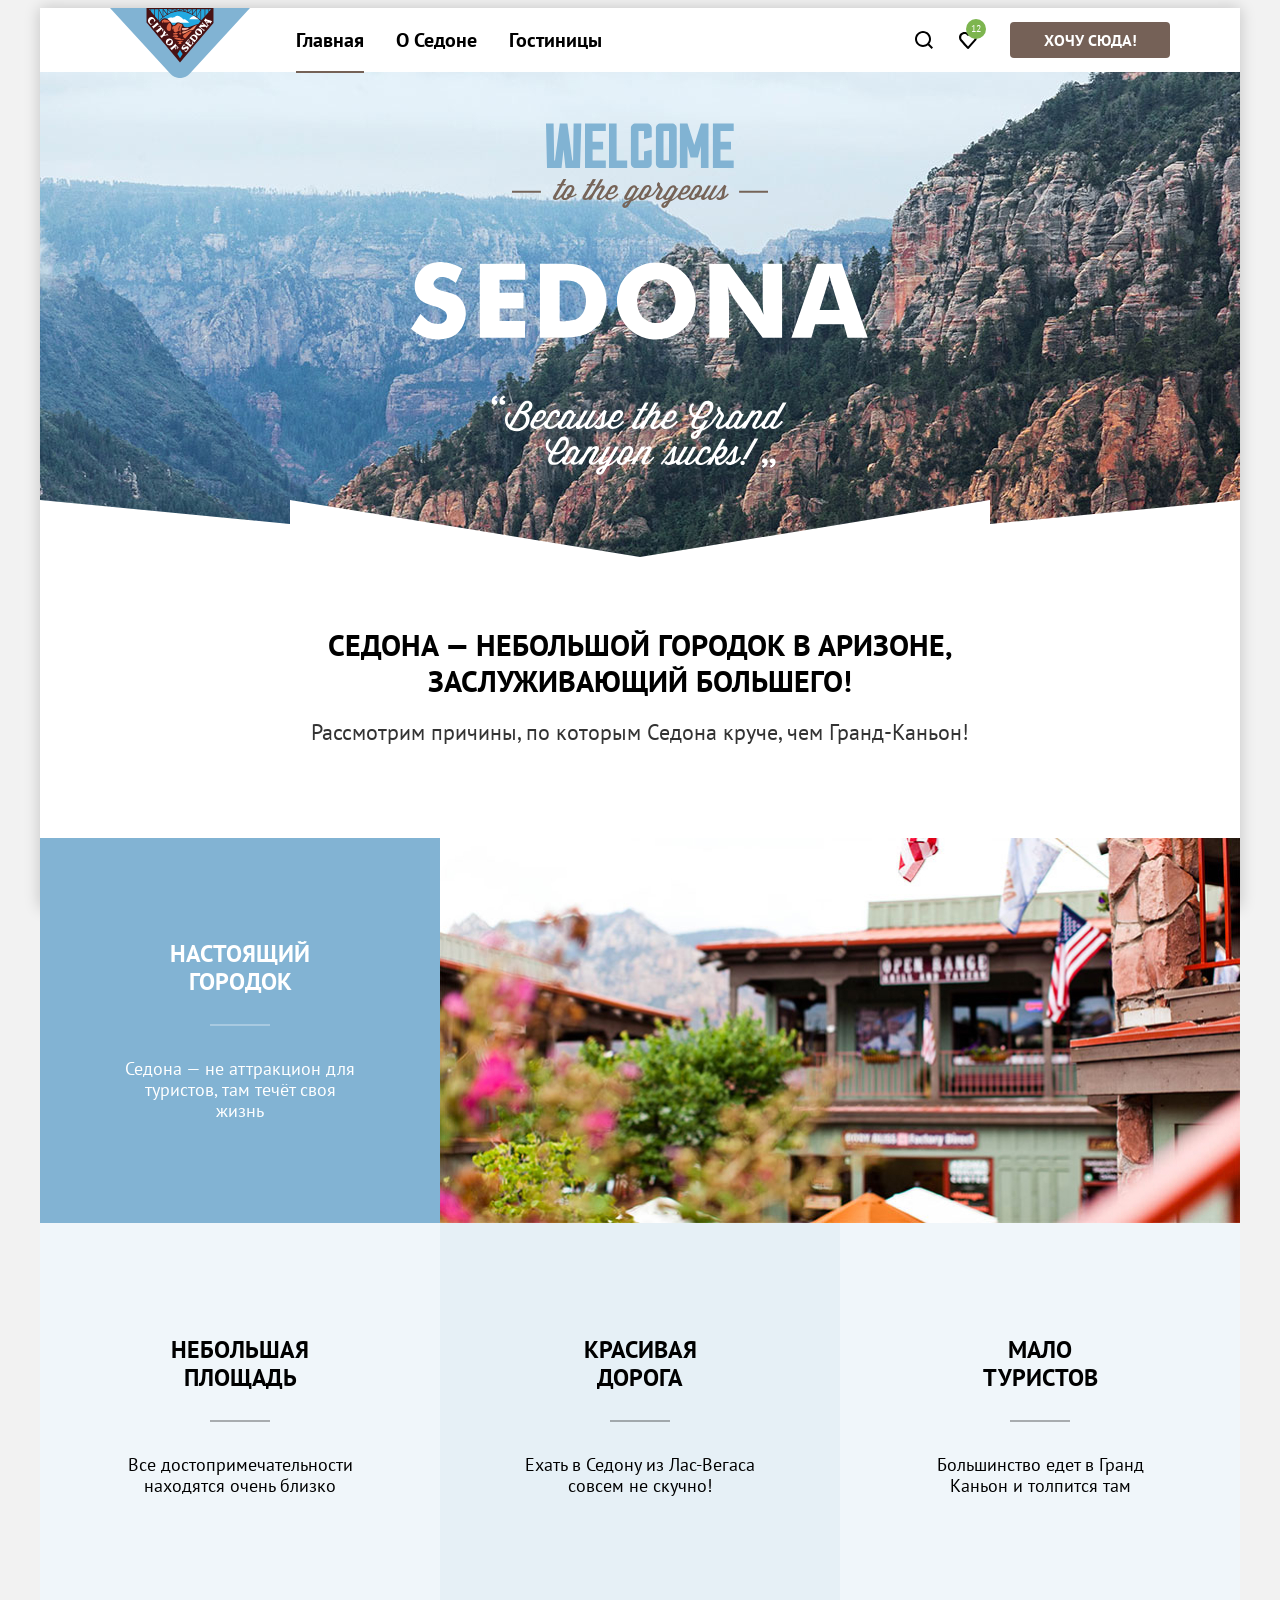
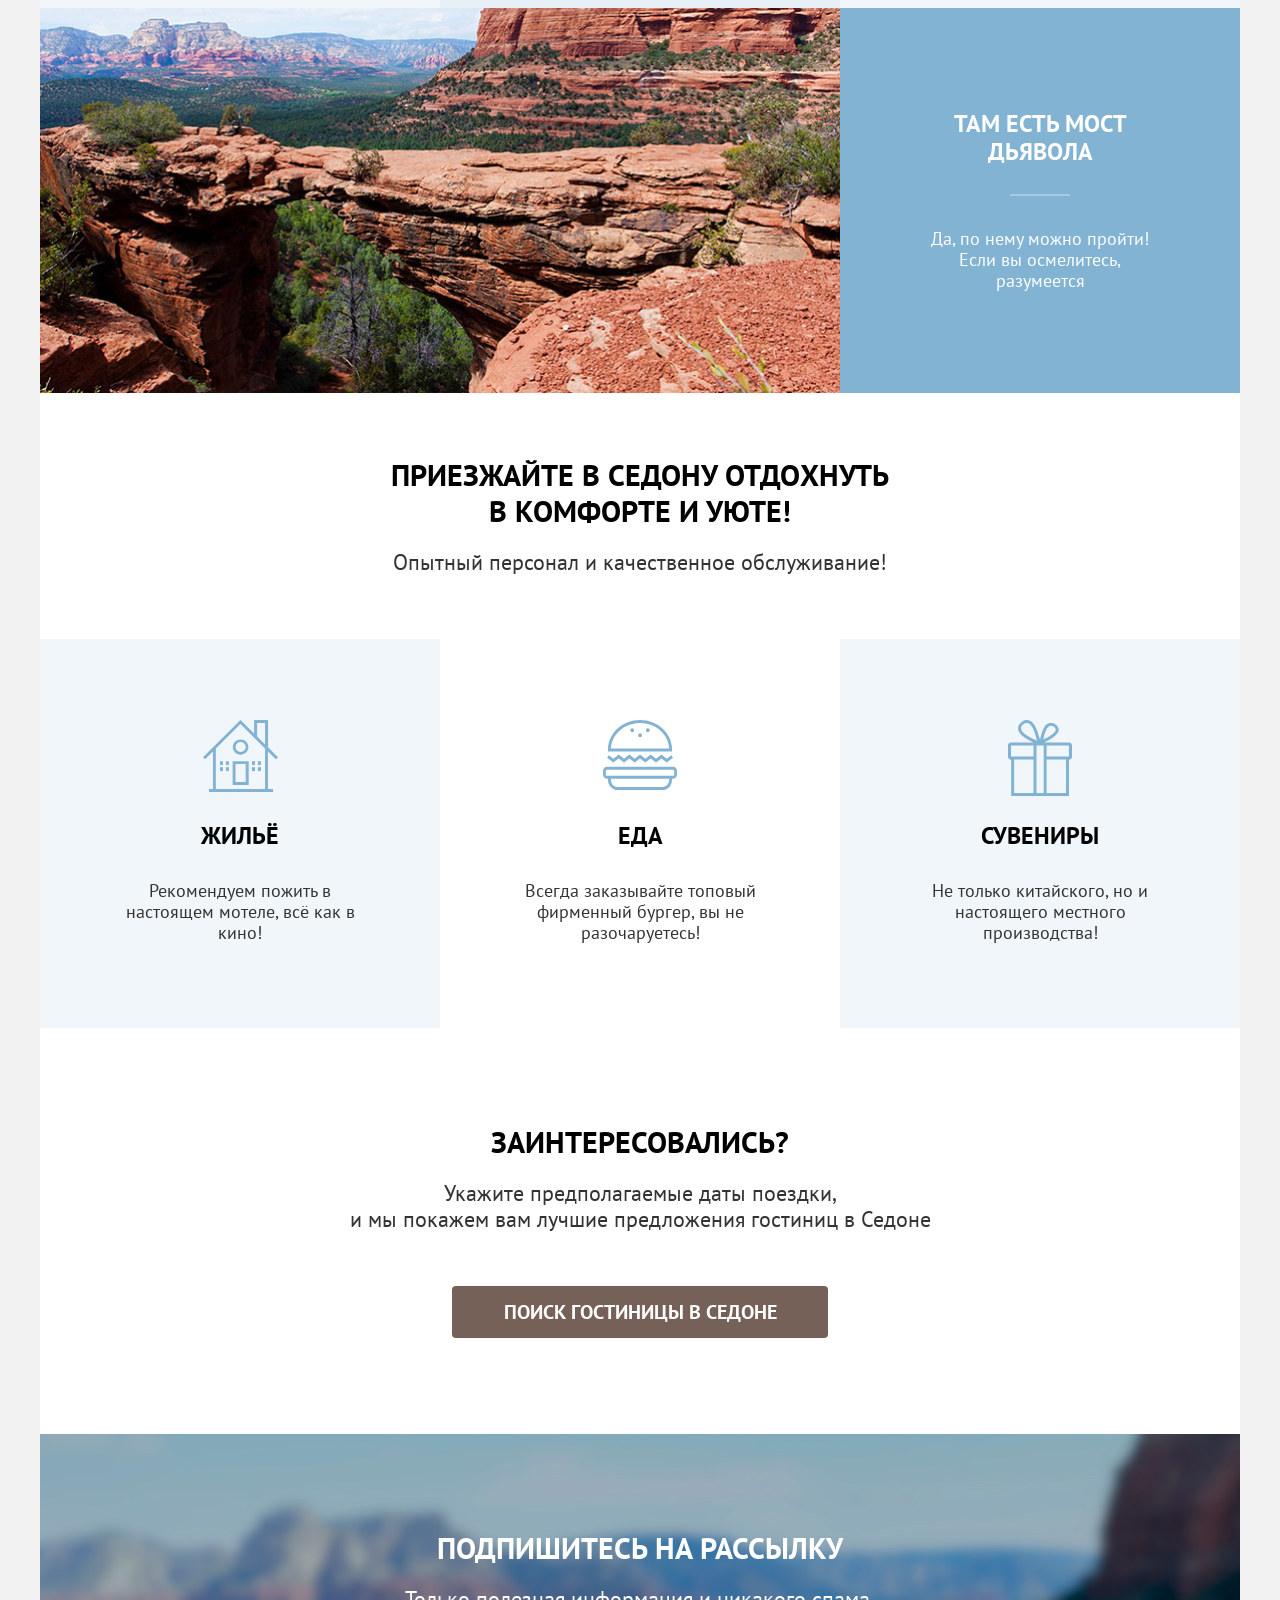
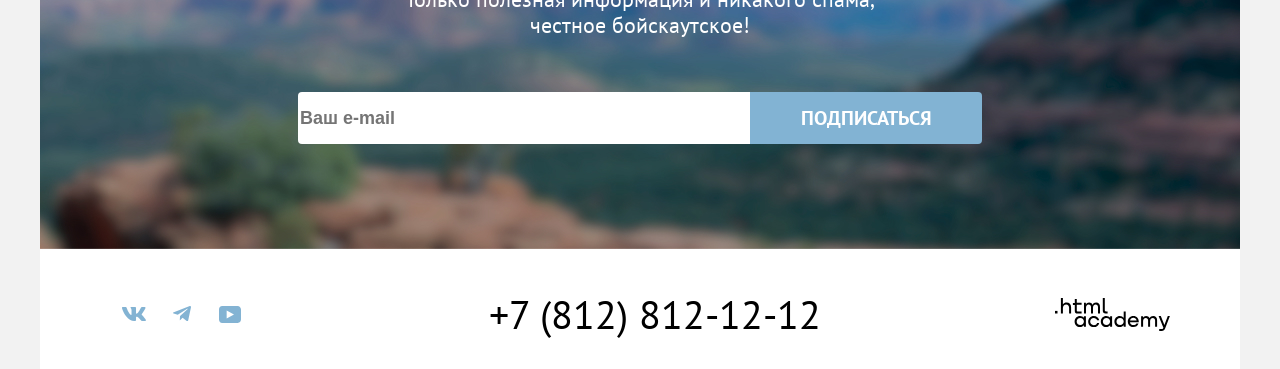
==== index.html @ 386e4f10 "make decoratie elements + state, some fix" ====
<!DOCTYPE html>

<html lang="ru">

  <head>

    <meta charset="utf-8">
    <title>HTML Academy: Седона</title>
    <link rel="shortcut icon" href="./favicon.png" type="image/x-icon">
    <link rel="stylesheet" href="./styles/styles.css">

  </head>

  <body>

    <div class="page-container">

      <header class="page-header" data-test="header">
        <!-- Шапка сайта -->

        <a class="logo logo__header" href="./index.html">

          <img class="logo__images" src="./images/decorative/sedona-logo.svg"
            width="140" height="70" alt="Логотип Седоны">

        </a>

        <nav class="navigation-menu">

          <ul class="navigation-menu-list">

            <li class="navigation-menu-item">

              <a class="navigation-menu-link navigation-menu-link__active
                title title__smaller" href="#">
                Главная
              </a>

            </li>

            <li class="navigation-menu-item">

              <a class="navigation-menu-link title title__smaller" href="#">
                О Седоне
              </a>

            </li>

            <li class="navigation-menu-item">

              <a class="navigation-menu-link title title__smaller"
                href="./catalog.html">
                Гостиницы
              </a>

            </li>

          </ul>

        </nav>

        <ul class="user-menu-list">

          <li class="user-menu-item">

            <a class="user-menu-link user-menu-link__search" href="#">
              <span class="visually-hidden">Поиск</span>
            </a>

          </li>

          <li class="user-menu-item">

            <a class="user-menu-link user-menu-link__favorites" href="#">
              <span class="visually-hidden">Избранное</span>
              <span class="favorite-count">12</span>
            </a>

          </li>

        </ul>

        <a class="button button__user-menu" href="#">
          ХОЧУ СЮДА!
        </a>

      </header>

      <main class="main" data-test="main">
        <!-- Основное содержимое страницы -->

        <section class="hero" data-test="hero">

          <h1 class="visually-hidden">
            Сайт города Седона
          </h1>

          <img class="hero-img" src="./images/decorative/welcome.svg"
            width="458" height="352" alt="Welcome to the gorgeous Sedona,
            because the Grand Canyon sucks!">

        </section>

        <section class="advantages" data-test="advantages">

          <header class="advantages-header">

            <h2 class="title title__medium advantages-header-title">
              Седона — небольшой городок в Аризоне, заслуживающий большего!
            </h2>

            <p class="text text__secondary">
              Рассмотрим причины, по которым Седона круче, чем Гранд-Каньон!
            </p>

          </header>

          <ul class="advantages-list">

            <li class="advantages-item advantages-item__with-picture-right">

              <div class="advantages-item-text">

                <h3 class="title title__small text__on-bg advantages-item-title
                  advantages-item-title__on-bg">
                  Настоящий городок
                </h3>

                <p class="text text__small text__on-bg">
                  Седона — не аттракцион для туристов, там течёт своя жизнь
                </p>

              </div>

              <img class="advantages-photo" src="./images/photo-1.jpg"
                width="800" height="385" alt="Части улицы Седоны">

            </li>

            <li class="advantages-item">

              <div class="advantages-item-text">

                <h3 class="title title__small advantages-item-title">
                  Небольшая площадь
                </h3>

                <p class="text text__small">
                  Все достопримечательности находятся очень близко
                </p>

              </div>

            </li>

            <li class="advantages-item">

              <div class="advantages-item-text">

                <h3 class="title title__small advantages-item-title">
                  Красивая дорога
                </h3>

                <p class="text text__small">
                  Ехать в Седону из Лас-Вегаса совсем не скучно!
                </p>

              </div>

            </li>

            <li class="advantages-item">

              <div class="advantages-item-text">

                <h3 class="title title__small advantages-item-title">
                  Мало туристов
                </h3>

                <p class="text text__small">
                  Большинство едет в Гранд Каньон и толпится там
                </p>

              </div>

            </li>

            <li class="advantages-item advantages-item__with-picture-left">

              <div class="advantages-item-text">

                <h3 class="title title__small text__on-bg advantages-item-title
                  advantages-item-title__on-bg">
                  Там есть мост дьявола
                </h3>

                <p class="text text__small text__on-bg">
                  Да, по нему можно пройти! Если вы осмелитесь, разумеется
                </p>

              </div>

              <img class="advantages-photo" src="./images/photo-2.jpg"
                width="800" height="385" alt="Большая природная каменная врка">

            </li>

          </ul>

        </section>

        <section class="service">

          <header class="service-header">

            <h2 class="title title__medium service-header-title">
              Приезжайте в Седону отдохнуть в комфорте и уюте!
            </h2>

            <p class="text text__secondary">
              Опытный персонал и качественное обслуживание!
            </p>

          </header>

          <ul class="service-list">

            <li class="service-item service-item__home">

              <h3 class="title title__small service-item-title">
                Жильё
              </h3>

              <p class="text text__small text__secondary">
                Рекомендуем пожить в настоящем мотеле, всё как в кино!
              </p>

            </li>

            <li class="service-item service-item__food">

              <h3 class="title title__small service-item-title">
                Еда
              </h3>

              <p class="text text__small text__secondary">
                Всегда заказывайте топовый фирменный бургер, вы не разочаруетесь!
              </p>

            </li>

            <li class="service-item service-item__souvenir">

              <h3 class="title title__small service-item-title">
                Сувениры
              </h3>

              <p class="text text__small text__secondary">
                Не только китайского, но и настоящего местного производства!
              </p>

            </li>

          </ul>

        </section>

        <section class="search" data-test="search">

          <h2 class="visually-hidden">
            Поиск гостинницы
          </h2>

          <p class="title title__medium search-title">
            Заинтересовались?
          </p>

          <p class="text text__secondary search-text">
            Укажите предполагаемые даты поездки,<br>и мы покажем вам
            лучшие предложения гостиниц в Седоне
          </p>

          <button class="button button__big-text button__search" type="button">
            Поиск гостиницы в Седоне
          </button>

        </section>

        <section class="subscribe subscribe__main" data-test="subscribe">

          <h2 class="title title__medium text__on-bg subscribe-title">
            Подпишитесь на рассылку
          </h2>

          <p class="text text__on-bg text__margin-bottom-auto subscribe-text">
            Только полезная информация и никакого спама,
            честное бойскаутское!
          </p>

          <form class="subscription-form" action="https://echo.htmlacademy.ru/"
            method="post">

            <label class="visually-hidden" for="subscriptions-email">
              Email
            </label>

            <input class="subscription-input text__input" type="email"
              name="subscriptions-email" id="subscriptions-email" placeholder="Ваш e-mail"
              required>

            <button class="button button__big-text button__secondary button__subscribe">
              Подписаться
            </button>

          </form>

        </section>

      </main>

      <footer class="page-footer" data-test="footer">
        <!-- подвал сайта -->

        <ul class="social-list">

          <li class="social-item">

            <a class="social-link social-link__vk" href="https://vk.com/htmlacademy">
              <span class="visually-hidden">Ссылка на страницу в ВК</span>
            </a>

          </li>

          <li class="social-item">

            <a class="social-link social-link__tg" href="https://t.me/htmlacademy">
              <span class="visually-hidden">Ссылка на группу в Telegram</span>
            </a>

          </li>

          <li class="social-item">

            <a class="social-link social-link__youtube"
              href="https://www.youtube.com/user/htmlacademyru">
              <span class="visually-hidden">Ссылка на канал в YouTube</span>
            </a>

          </li>

        </ul>

        <a class="phone-link text text__phone" href="tel:+78128121212">
          +7 (812) 812-12-12
        </a>

        <a class="logo logo__html-academy"
          href="https://htmlacademy.ru/intensive/htmlcss">
        </a>

      </footer>

    </div>

  </body>

</html>
---- styles/styles.css ----
:root {
  /* задание цветовой палитры по стайлгайду */
  --text-primary: #000000;
  --text-secondary: #333333;
  --text-on-bg: #FFFFFF;
  --text-on-bg-hover: rgba(255, 255, 255, 60%);
  --text-on-bg-active: rgba(255, 255, 255, 30%);
  --text-error: #FF5757;
  --text-hover:#756157;
  --text-active: rgba(117, 97, 87, 30%);

  --button-primary: #756157;
  --button-secondary: #82B3D3;
  --button-selected: #7DB54F;
  --button-primary-hover: #615048;
  --button-secondary-hover: #68A2CA;
  --button-selected-hover: #6C9E42;
  --button-active-text: rgba(255, 255, 255, 30%);
  --button-disabled:#E5E5E5;

  --bg-basic: #FFFFFF;
  --bg-main: #82B3D3;
  --bg-secondary-1: rgba(131, 179, 211, 12%);
  --bg-secondary-2: rgba(131, 179, 211, 20%);

  --icon-basic: #000000;
  --icon-secondary: #83B3D3;
  --icon-secondary-hover: #68A2CA;
  --icon-secondary-active: rgba(104, 162, 202, 30%);
  --icon-text: #7DB54F;
  --icon-hover: #756157;
  --icon-active: rgba(117, 97, 87, 30%);

  --form-inputs: #3F5E72;
  --forn-elements-1: #E5E5E5;
  --forn-elements-2: #F2F2F2;
}

/* подключение шрифтов */
@font-face {
  font-family: "PT Sans";
  font-style: normal;
  font-weight: 400;
  src: url("./../fonts/ptsans-400.woff2") format("woff2");
  font-display: swap;
}

@font-face {
  font-family: "PT Sans";
  font-style: normal;
  font-weight: 700;
  src: url("../fonts/ptsans-700.woff2") format("woff2");
  font-display: swap;
}

/* базовые стили */
* {
  box-sizing: border-box;
}

html {
  height: 100%;
}

body {
  font-family: "PT Sans";
  font-style: normal;
  height: 100%;
  background-color: #f2f2f2;
}

.page-container {
  display: flex;
  flex-direction: column;
  width: 1200px;
  height: 100%;
  margin: 0 auto;
  background-color: var(--bg-basic);
  box-shadow: 0 0 15px rgba(0, 0, 0, 0.2);
  /*box-shadow: 0 0 15px rgba(131, 179, 211, 20%);*/
}

.visually-hidden {
  position: absolute;
  width: 1px;
  height: 1px;
  padding: 0;
  margin: -1px;
  overflow: hidden;
  clip: rect(0, 0, 0, 0);
  border: 0;
}

/* шрифты заголовков */
.title {
  font-weight: 700;
  text-transform: capitalize;
  color: var(--text-primary);
  margin: 0;
}

.title__big {
  font-size: 60px;
  line-height: 78px;
}

.title__medium {
  font-size: 30px;
  line-height: 36px;
  text-transform: uppercase;
}

.title__small {
  font-size: 24px;
  line-height: 28px;
  text-transform: uppercase;
}

.title__small-nonecase {
  font-size: 24px;
  line-height: 28px;
}

.title__smaller {
  font-size: 20px;
  line-height: 24px;
}

/* шрифты для основного контента */
.text {
  margin: 0;
  font-size: 22px;
  line-height: 26px;
  color: var(--text-primary);
}

.text__phone {
  font-size: 40px;
  line-height: 40px;
}

.text__small {
  font-size: 18px;
  line-height: 21px;
}

.text__smaller {
  font-size: 16px;
  line-height: 21px;
}

.text__input {
  font-size: 18px;
  font-weight: 700;
  line-height: 24px;
}

.text__checkbox {
  font-size: 18px;
  line-height: 23px;
}

.text__secondary {
  color: var(--text-secondary);
}

.text__on-bg {
  color: var(--text-on-bg);
}

.text__error {
  color: var(--text-error);
}

.text__right {
  text-align: right;
}

/* кнопки */
.button {
  display: block;
  min-height: 36px;
  font-family: inherit;
  text-transform: uppercase;
  font-size: 16px;
  line-height: 20px;
  font-weight: 700;
  text-align: center;
  border:none;
  border-radius: 4px;
  color: var(--text-on-bg);
  padding: 8px;
  background-color: var(--button-primary);
}

.button:hover {
  background-color: var(--button-primary-hover);
}

.button:active {
  color: var(--button-active-text);
}

.button:focus-visible {
  border: none;
}

.button:disabled {
  background-color: var(--button-disabled);
}

.button__secondary {
  background-color: var(--button-secondary);
}

.button__secondary:hover {
  background-color: var(--button-secondary-hover);
}

.button__secondary:focus-visible {
  background-color: var(--button-secondary);
}

.button__selected {
  background-color: var(--button-selected);
}

.button__selected:hover {
  background-color: var(--button-selected-hover);
}

.button__selected:focus-visible {
  background-color: var(--button-selected-hover);
}

.button__reset {
  background-color: transparent;
}

.button__reset:hover {
  background-color: transparent;
}

.button__big-text {
  min-height: 52px;
  font-size: 20px;
  line-height: 36px;
}

.button__text-regular {
  font-weight: 400;
}

.button__text-titlecase {
  font-weight: 400;
  text-transform: capitalize;
}

/* блок header */
.page-header {
  display: flex;
  align-items: flex-start;
  padding: 0 70px;
  background-color: var(--bg-basic);
}

.logo__header {
  width: 140px;
  height: 64px;
  margin-right: 30px;
}

.logo__header:hover {
  opacity: 30%;
}

.logo__images {
  width: 140px;
  height: 70px;
  position: relative;
  z-index: 1;
}

.navigation-menu {
  margin-right: auto;
  padding-right: 20px;
}

.navigation-menu-list {
  display: flex;
  flex-wrap: wrap;
  margin: 0;
  padding: 0;
  list-style: none;
}

.navigation-menu-link {
  display: block;
  padding: 20px 16px;
  text-decoration: none;
}

.navigation-menu-link:hover {
  color: var(--text-hover);
}

.navigation-menu-link__active {
  position: relative;
  box-sizing: content-box;
}

.navigation-menu-link__active::after {
  content: "";
  position: absolute;
  display: block;
  width: calc(100% - 32px);
  margin-top: 1px;
  bottom: -1px;
  border-bottom: 2px solid #756257;
  z-index: 1;
}

.user-menu-list {
  display: flex;
  flex-wrap: wrap;
  margin: 0;
  margin-right: 20px;
  padding: 0;
  min-width: 88px;
  list-style: none;
}

.user-menu-link {
  display: block;
  min-width: 44px;
  min-height: 64px;
  text-decoration: none;
  color: var(--text-on-bg);
  background-position: center center;
  background-repeat: no-repeat;
}

.user-menu-link:hover {
  background-color: var(--bg-secondary-1);
}

.user-menu-link__search {
  background-image: url("../images/icons/search.svg");
}

.user-menu-link__favorites {
  background-image: url("../images/icons/heart.svg");
}

.favorite-count {
  display: block;
  width: 20px;
  height: 20px;
  font-size: 10px;
  line-height: 20px;
  text-align: center;
  background-color: var(--icon-text);
  border-radius: 50%;
  position: relative;
  top: 11px;
  left: 20px;
}

.button__user-menu {
  min-width: 160px;
  max-width: 300px;
  margin: auto 0;
  text-decoration: none;
}

/* блок main */
/* страница index.html */
.main {
  flex-grow: 1;
  background-color: var(--bg-basic);
}

/* секция hero */
.hero {
  display: block;
  min-height: 485px;
  padding-top: 51px;
  background-color: var(--bg-main);
  background-image: url("../images/hero-background.jpg");
  background-repeat: no-repeat;
  background-size: contain;
  position: relative;
}

.hero-img {
  display: block;
  margin: 0 auto;
  width: 458px;
  height: 352px;
}

.hero::after {
  content: "";
  display: block;
  width: 100%;
  height: 57px;
  margin: 0;
  padding: 0;
  position: absolute;
  bottom: 0;
  background-image: url("../images/decorative/devider.svg");
}

/* секция advantages */
.advantages {
  text-align: center;
}

.advantages-header {
  min-height: 261px;
  padding: 70px 270px;
  margin-bottom: 20px;
}

.advantages-header-title {
  margin-bottom: 20px;
}

.advantages-list {
  margin: 0;
  padding: 0;
  list-style: none;
  display: grid;
  grid-template-columns: repeat(3, 400px);
  flex-wrap: wrap;
}

.advantages-item {
  display: flex;
  align-items:center;
  min-height: 385px;
}

.advantages-item:nth-child(even) {
  background-color: var(--bg-secondary-1);
}

.advantages-item:nth-child(odd) {
  background-color: var(--bg-secondary-2);
}

.advantages-item-text {
  margin: 0 85px;
}

.advantages-item.advantages-item__with-picture-right {
  grid-column: 1/-1;
  background-color: var(--bg-main);
  display: flex;
}

.advantages-item.advantages-item__with-picture-left {
  grid-column: 1/-1;
  background-color: var(--bg-main);
  display: flex;
  flex-direction: row-reverse;
}

.advantages-photo {
  display: block;
  width: 800px;
  height: 385px;
}

.advantages-item-title {
  margin: 0 28px 62px;
  position: relative;
}

.advantages-item-title::after {
  content: "";
  display: block;
  width: 58px;
  height: 0;
  border: 1px solid rgba(0, 0, 0, 30%);
  position: absolute;
  left: calc(50% - 30px);
  bottom: -30px;
}

.advantages-item-title__on-bg::after {
  content: "";
  display: block;
  width: 58px;
  height: 0;
  border: 1px solid rgba(255, 255, 255, 30%);
  position: absolute;
  left: calc(50% - 30px);
  bottom: -30px;
}

/* секция service */
.service {
  text-align: center;
}

.service-header {
  min-height: 246px;
  padding: 64px 345px;
}

.service-header-title {
  margin-bottom: 20px;
}

.service-list {
  margin: 0;
  padding: 0;
  display: grid;
  grid-template-columns: repeat(3, 400px);
}

.service-item {
  list-style: none;
  min-height: 385px;
  padding: 183px 81px 85px;
}

.service-item-title {
  margin-bottom: 30px;
}

.service-item__home {
  background-color: var(--bg-secondary-1);
  background-image: url("../images/decorative/service-home.svg");
  background-repeat: no-repeat;
  background-position: center 81px;
}

.service-item__food {
  background-image: url("../images/decorative/service-food.svg");
  background-repeat: no-repeat;
  background-position: center 81px;
}

.service-item__souvenir {
  background-color: var(--bg-secondary-1);
  background-image: url("../images/decorative/service-souvenir.svg");
  background-repeat: no-repeat;
  background-position: center 81px;
}

/* секция search */
.search {
  text-align: center;
  padding: 96px 304px;
  min-height: 406px;
}

.search-title {
  margin-bottom: 20px;
}

.search-text {
  margin-bottom: 54px;
}

.button__search {
  min-width: 376px;
  align-self: center;
  margin: 0 auto;
}

/* секция subscribe */
.subscribe {
  min-height: 415px;
  padding: 96px 258px 104px;
  text-align: center;
}

.subscribe__main {
  background-color: var(--text-secondary);
  background-image: url("../images/subscribe.jpg");
}

.subscribe-title {
  margin-bottom: 20px;
}

.subscribe-text {
  margin: 0 105px 54px;
}

.subscription-form {
  display: flex;
}

.subscription-input {
  width: 452px;
  height: 52px;
  border: 0;
  border-radius: 4px 0 0 4px;
  font-style: inherit;
}

.button__subscribe {
  width: 232px;
  border: 0;
  border-radius: 0 4px 4px 0;
}

/* страница catalog.html */
/* секция catalog-header */
.catalog-section-header {
  min-height: 412px;
  padding: 35px 70px 70px;
  background-image: url("../images/cataloge-filter.jpg");
  background-color: var(--bg-main);
}

.catalog-section-title {
  margin-bottom: 8px;
}

.breadcrubs {
  margin-bottom: 40px;
}

.breadcrubs-list {
  margin: 0;
  padding: 0;
  display: flex;
  flex-wrap: wrap;
  gap: 20px;
  min-height: 21px;
  list-style: none;
}

.breadcrubs-item {
  position: relative;
}

.breadcrubs-item:not(:last-child)::after {
  content: "";
  position: absolute;
  top: 0;
  right: -15px;
  width: 8px;
  height: 100%;
  mask-image: url("../images/icons/breadcrumbs.svg");
  mask-repeat: no-repeat;
  mask-position: center center;
  background-color: var(--bg-basic);
}

.breadcrubs-link {
  text-decoration: none;
}

.breadcrubs-link:hover {
  color: var(--text-on-bg-hover);
}

.breadcrubs-link:active {
  color: var(--text-on-bg-active);
}

.breadcrubs-link__home {
  display: block;
  min-width: 15px;
  min-height: 21px;
  mask-image: url("../images/icons/home.svg");
  mask-repeat: no-repeat;
  mask-position: center;
  background-color: var(--bg-basic);
}

.breadcrubs-link__home:hover {
  background-color: var(--text-on-bg-hover);
}

.breadcrubs-link__home:active {
  background-color: var(--text-on-bg-active);
}

.catalog-filter-form {
  display: flex;
  flex-wrap: wrap;
  gap: 70px;
}

.form-group {
  margin: 0;
  padding: 0;
  min-width: 150px;
  min-height: 157px;
  border:none;
  display: flex;
  flex-direction: column;
  justify-content: flex-end;
  gap: 16px;
}

.form-group-legend {
  margin-bottom: auto;
}

.form-group-cost {
  margin-left: auto;
}

.form-group-cost-label-wrapper {
  display: flex;
}

.label-cost {
  min-width: 143px;
  min-height: 48px;
  position: relative;
}

.input-cost {
  display: block;
  font-family: inherit;
  min-width: 143px;
  min-height: 48px;
}

.input-text {
  display: block;
  position: absolute;
  right: 12px;
  top: 12px;
}

.form-group-cost-range-wrapper {
  display: flex;
}

.form-group-range {
  display: block;
  width: 140px;
  margin: 0;
  padding: 0;
}

.form-group-wrapper {
  min-width: 191px;
  min-height: 157px;
  padding-top: 56px;
}

.button__cataloge-filter {
  width: 191px;
}

.button__cataloge-filter:not(:last-of-type) {
  margin-bottom: 32px;
}

/* секция catalog */
.catalog {
  padding: 50px 70px 60px;
}

.catalog-header {
  display: flex;
  gap: 70px;
  min-height: 49px;
  align-items:center;
  margin-bottom: 40px;
}

.catalog-header-title {
  margin-right: auto;
}

.catalog-select {
  width: 292px;
  height: 49px;
  padding: 11px 20px;
}

.card-view-list {
  list-style: none;
  display: flex;
  flex-wrap: wrap;
  gap: 8px;
  margin: 0;
  padding: 0;
}

.card-view-item {
  display: block;
}

.card-view-link {
  display: block;
  width: 48px;
  height: 48px;
  border: 2px solid var(--forn-elements-2);
  background-position: center center;
  background-repeat: no-repeat;
}

.card-view-link__tile {
  background-image: url("../images/icons/tile.svg");
}

.card-view-link__card {
  background-image: url("../images/icons/slideshow.svg");
}

.card-view-link__list {
  background-image: url("../images/icons/list.svg");
}

.card-view-link:hover {
  border-color: var(--icon-basic);
}

.card-view-link:focus-visible {
  border-color: var(--icon-secondary-hover);
}

.card-view-link:active {
  border-color: var(--icon-basic);
}

.card-list {
  margin: 0;
  padding: 0;
  list-style: none;
  display: grid;
  grid-template-columns: repeat(3, 340px);
  gap: 20px;
  margin-bottom: 80px;
}

.card-item {
  display: grid;
  grid-template-columns: 140px 140px;
  grid-template-rows: 212px auto 1fr;
  gap: 16px 20px;
  min-height: 438px;
  padding: 20px;
  border: 1px solid var(--forn-elements-1);
}

.card-link {
  text-decoration: none;
}

.card-link>.title:hover {
  color: var(--text-hover);
}

.card-link>.title:focus-visible {
  color: var(--text-hover);
}

.card-link>.title:active {
  color: var(--text-active);
}

.card-link__image {
  display: block;
  order: -1;
  grid-column: 1/-1;
}

.card-link__image:hover {
  opacity: 30%;
}

.card-link__header {
  grid-column: 1/-1;
}

.card-img {
  display: block;
  width: 300px;
  height: 212px;
}

.card-list-stars {
  margin: auto 0;
  padding: 0;
  height: 17px;
  mask-image: url("../images/icons/star.svg");
  mask-repeat: space;
  background-color: var(--icon-secondary);
}

.card-list-stars__one-star {
  width: 20px;
}

.card-list-stars__two-star {
  width: 40px;
}

.card-list-stars__three-star {
  width: 63px;
}

.card-list-stars__four-star {
  width: 86px;
}

.card-list-stars__five-star {
  width: 109px;
}

.text-rating {
  margin: 0;
  padding: 8px;
  min-height: 36px;
  font-size: 16px;
  line-height: 20px;
  font-weight: 400;
  text-transform: uppercase;
  text-align: center;
  background-color: var(--forn-elements-2);
  border-radius: 4px;
}

.pagination-list {
  display: flex;
  flex-wrap: wrap;
  gap: 8px;
  list-style: none;
  margin: 0;
  padding: 0;
}

.pagination-link {
  display: block;
  min-height: 60px;
  min-width: 60px;
  padding: 12px;
  text-decoration: none;
  font-size: 20px;
  line-height: 36px;
  text-align: center;
  color: var(--text-on-bg);
  background-color: var(--button-secondary);
  border-radius: 4px;
}

.pagination-link:hover {
  background-color: var(--button-secondary-hover);
}

.pagination-link:focus-visible {
  background-color: var(--button-secondary-hover);
}

.pagination-link:active {
  color: var(--button-active-text);
}

.pagination-link-current {
  color: var(--text-primary);
  background-color: var(--forn-elements-2);
}

.pagination-link-current:hover {
  color: var(--text-primary);
  background-color: var(--forn-elements-2);
}

.pagination-link-current:focus-visible {
  color: var(--text-primary);
  background-color: var(--forn-elements-2);
}

.pagination-link-current:active {
  color: var(--text-primary);
  background-color: var(--forn-elements-2);
}

.pagination-content {
  display: block;
  min-height: 60px;
  min-width: 60px;
  padding: 16px;
  font-size: 20px;
  line-height: 36px;
  text-align: center;
}

/* блок footer */
.page-footer {
  display: flex;
  align-items: center;
  gap: 42px;
  min-height: 120px;
  padding: 40px 70px 30px;
  background-color: var(--bg-basic);
}

.social-list {
  display: flex;
  list-style: none;
  padding: 0;
  margin: 0;
}

.social-item {
  display: block;
}

.social-link {
  display: block;
  min-width: 48px;
  min-height: 40px;
  mask-position: center;
  mask-repeat: no-repeat;
  background-color: var(--icon-secondary);
}

.social-link__vk {
  mask-image: url("../images/decorative/vk-logo.svg");
}

.social-link__tg {
  mask-image: url("../images/decorative/tg-logo.svg");
}

.social-link__youtube {
  mask-image: url("../images/decorative/youtube-logo.svg");
}

.social-link:hover {
  background-color: var(--icon-secondary-hover);
}

.social-link:focus-visible {
  background-color: var(--icon-secondary-hover);
}

.social-link:active {
  background-color: var(--icon-secondary-active);
}

.phone-link {
  text-decoration: none;
  margin: auto;
}

.phone-link:hover {
  color: var(--text-hover);
}

.phone-link:focus-visible {
  color: var(--text-hover);
}

.phone-link:active {
  color: var(--text-active);
}

.logo__html-academy {
  display: block;
  min-width: 115px;
  min-height: 33px;
  mask-image: url("../images/decorative/html-academy.svg");
  mask-repeat: no-repeat;
  background-color: var(--icon-basic);
}

.logo__html-academy:hover {
  background-color: var(--icon-hover);
}

.logo__html-academy:focus-visible {
  background-color: var(--icon-hover);
}

.logo__html-academy:active {
  background-color: var(--icon-active);
}
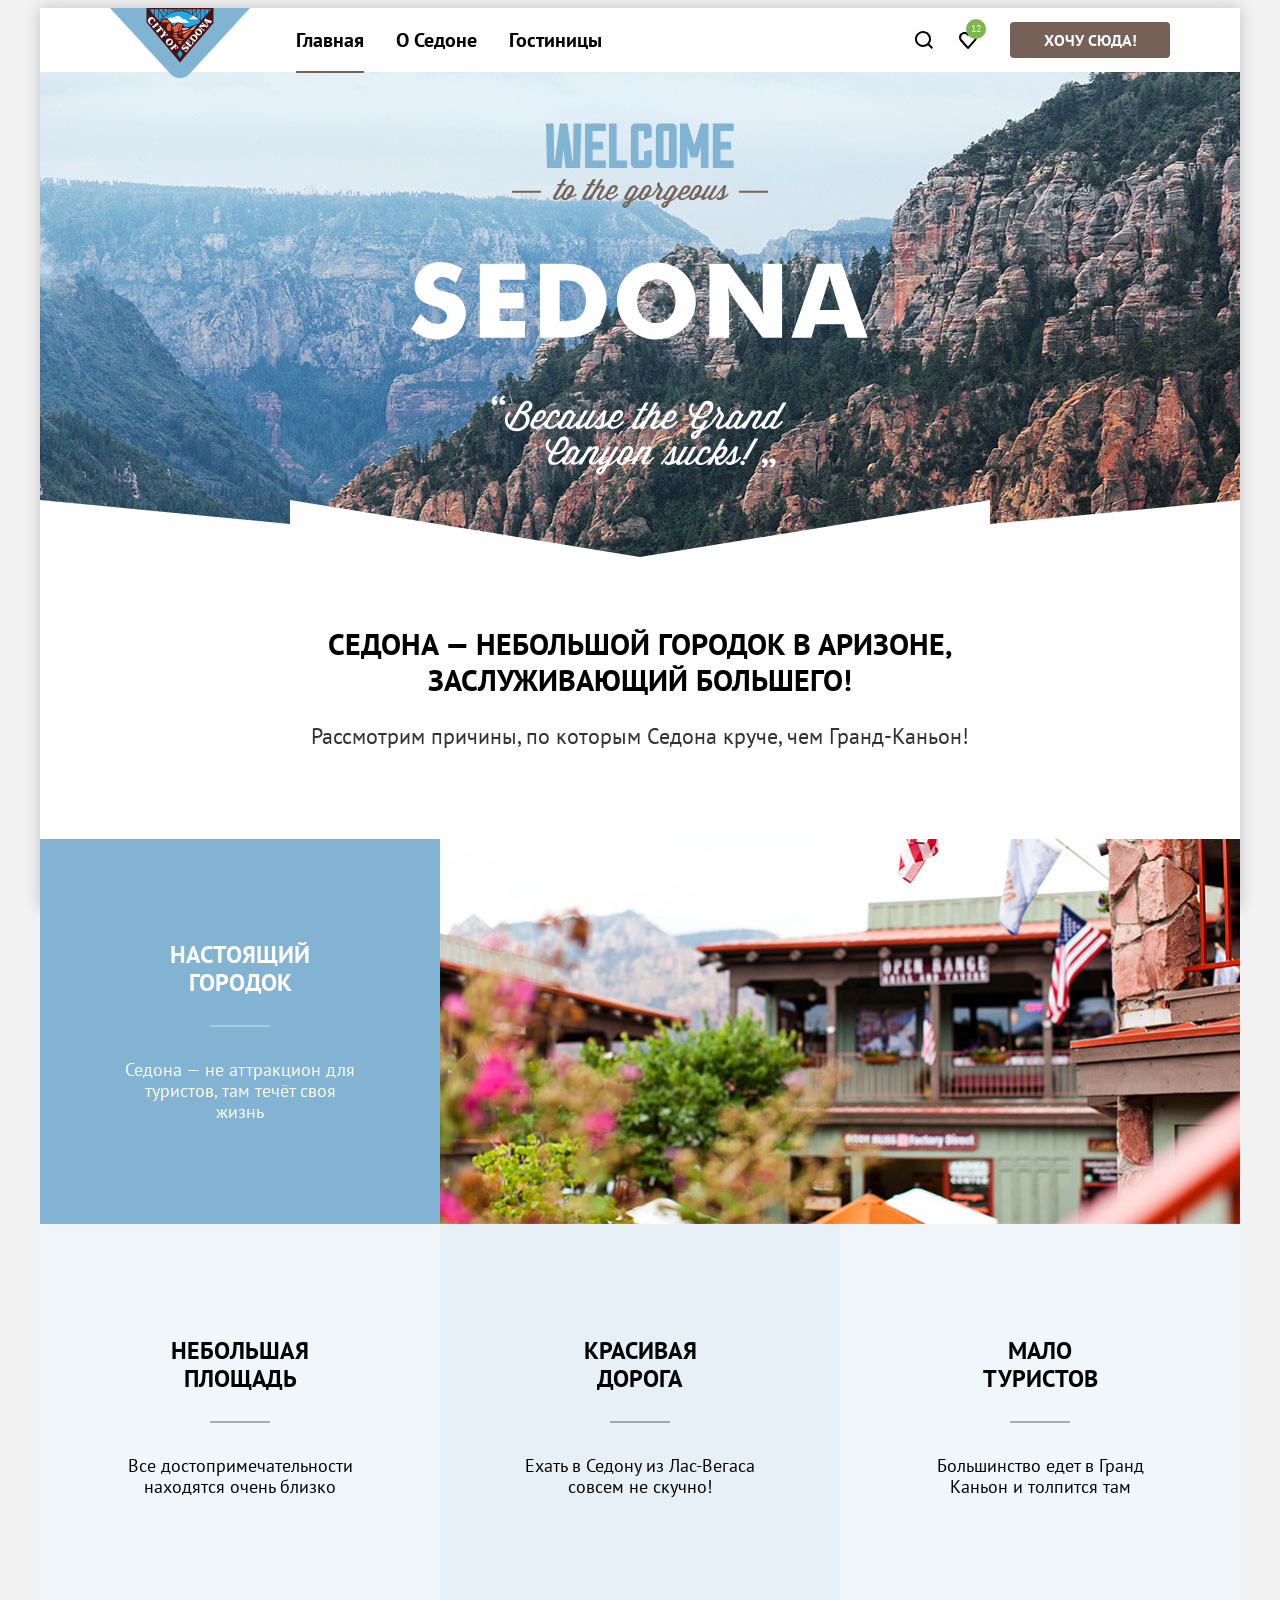
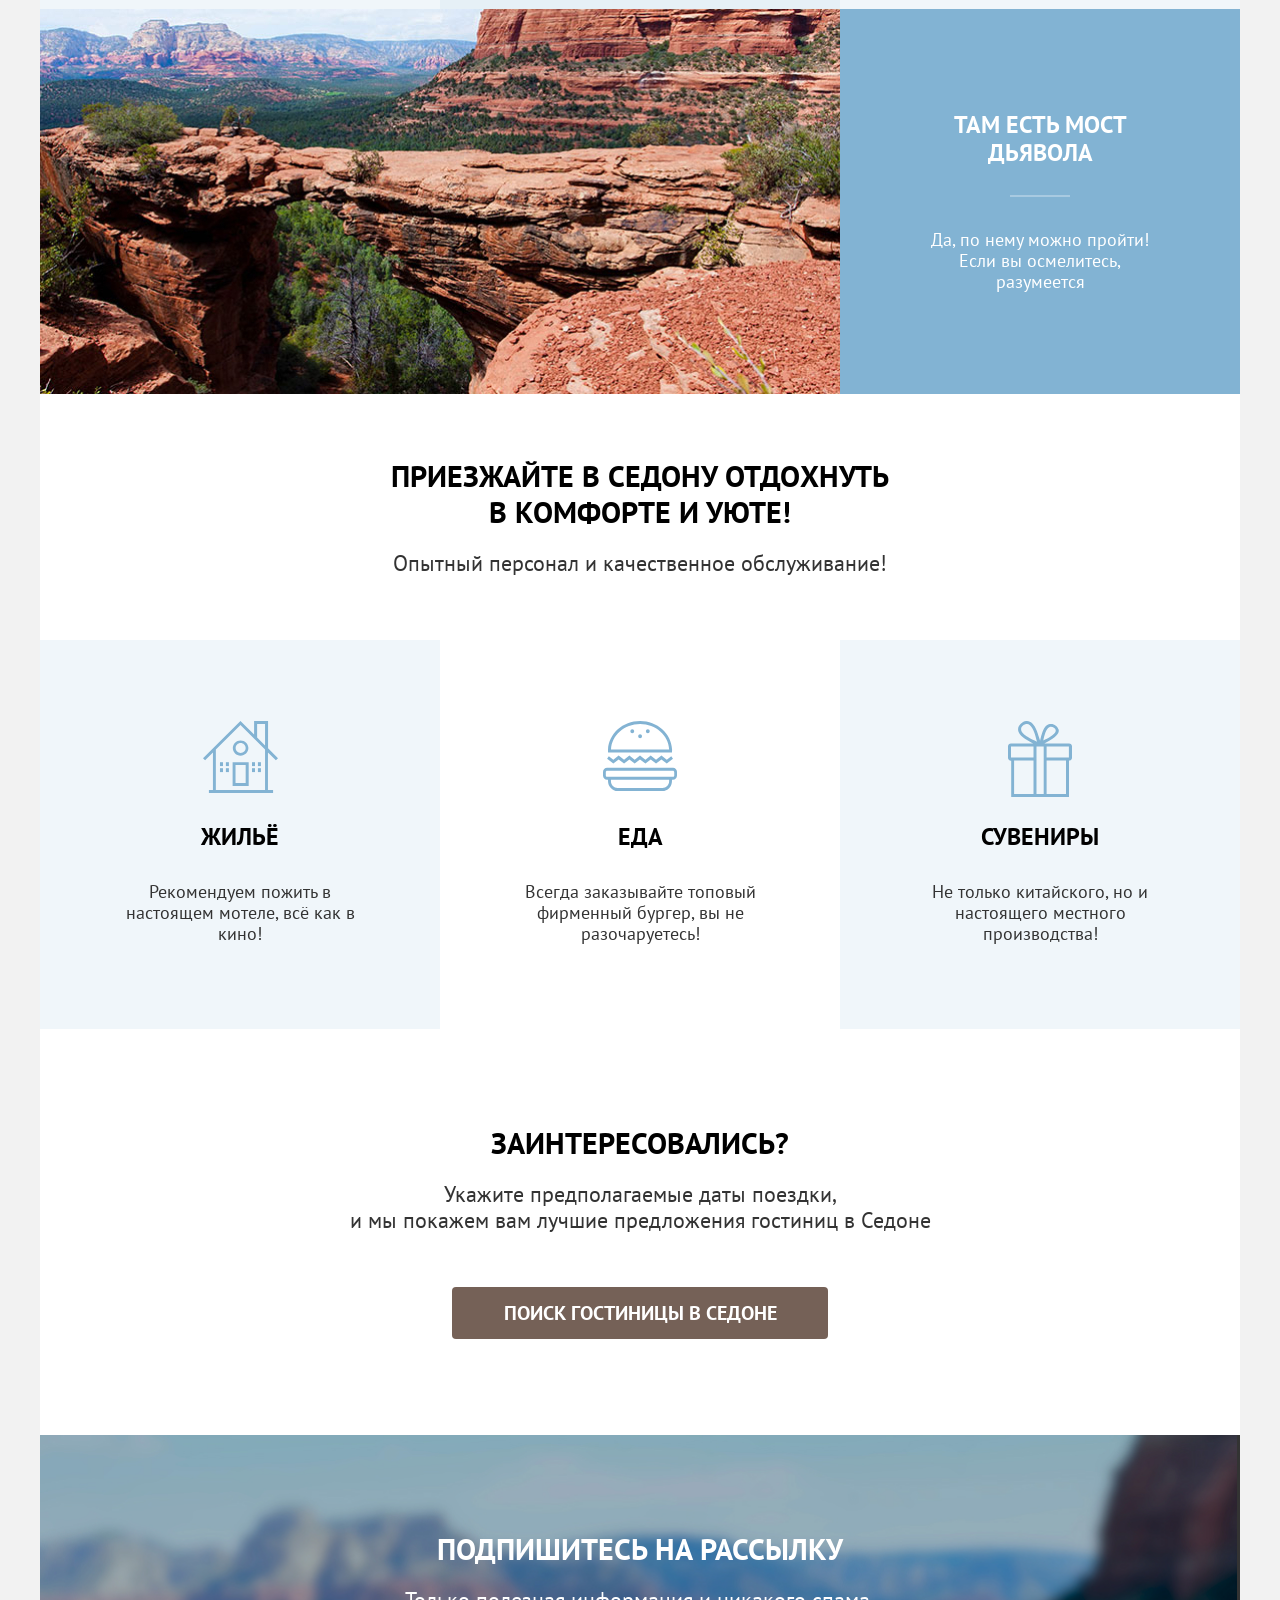
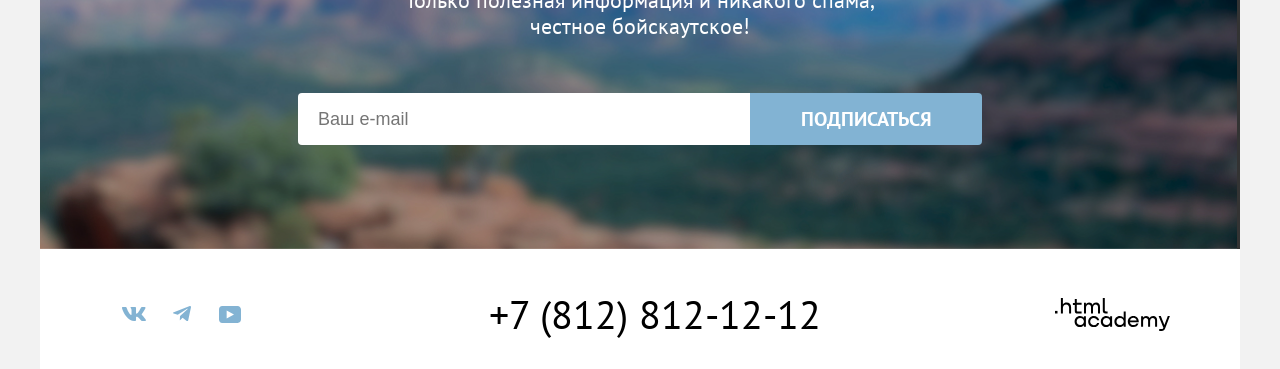
==== commit 61302d3a: "fix decorate on index.html" ====
--- a/index.html
+++ b/index.html
@@ -292,7 +292,7 @@
             Подпишитесь на рассылку
           </h2>
 
-          <p class="text text__on-bg text__margin-bottom-auto subscribe-text">
+          <p class="text text__on-bg subscribe-text">
             Только полезная информация и никакого спама,
             честное бойскаутское!
           </p>
--- a/styles/styles.css
+++ b/styles/styles.css
@@ -77,7 +77,6 @@
   margin: 0 auto;
   background-color: var(--bg-basic);
   box-shadow: 0 0 15px rgba(0, 0, 0, 0.2);
-  /*box-shadow: 0 0 15px rgba(131, 179, 211, 20%);*/
 }
 
 .visually-hidden {
@@ -265,9 +264,10 @@
 }
 
 .logo__header {
-  width: 140px;
-  height: 64px;
+  min-width: 140px;
+  height: 100%;
   margin-right: 30px;
+  position: relative;
 }
 
 .logo__header:hover {
@@ -277,11 +277,13 @@
 .logo__images {
   width: 140px;
   height: 70px;
-  position: relative;
+  margin-bottom: -6px;
+  position: absolute;
   z-index: 1;
 }
 
 .navigation-menu {
+  max-width: 600px;
   margin-right: auto;
   padding-right: 20px;
 }
@@ -306,7 +308,6 @@
 
 .navigation-menu-link__active {
   position: relative;
-  box-sizing: content-box;
 }
 
 .navigation-menu-link__active::after {
@@ -314,7 +315,6 @@
   position: absolute;
   display: block;
   width: calc(100% - 32px);
-  margin-top: 1px;
   bottom: -1px;
   border-bottom: 2px solid #756257;
   z-index: 1;
@@ -327,6 +327,7 @@
   margin-right: 20px;
   padding: 0;
   min-width: 88px;
+  max-width: 140px;
   list-style: none;
 }
 
@@ -369,7 +370,8 @@
 .button__user-menu {
   min-width: 160px;
   max-width: 300px;
-  margin: auto 0;
+  margin: 0;
+  margin-top: 14px;
   text-decoration: none;
 }
 
@@ -382,14 +384,13 @@
 
 /* секция hero */
 .hero {
-  display: block;
-  min-height: 485px;
-  padding-top: 51px;
+  padding: 51px 0 82px;
   background-color: var(--bg-main);
-  background-image: url("../images/hero-background.jpg");
+  background-image: url("../images/decorative/devider.svg"),
+    url("../images/hero-background.jpg");
+    background-position: bottom center;
   background-repeat: no-repeat;
   background-size: contain;
-  position: relative;
 }
 
 .hero-img {
@@ -399,31 +400,18 @@
   height: 352px;
 }
 
-.hero::after {
-  content: "";
-  display: block;
-  width: 100%;
-  height: 57px;
-  margin: 0;
-  padding: 0;
-  position: absolute;
-  bottom: 0;
-  background-image: url("../images/decorative/devider.svg");
-}
-
 /* секция advantages */
 .advantages {
   text-align: center;
 }
 
 .advantages-header {
-  min-height: 261px;
-  padding: 70px 270px;
-  margin-bottom: 20px;
+  padding: 69px 270px;
+  margin-bottom: 21px;
 }
 
 .advantages-header-title {
-  margin-bottom: 20px;
+  margin-bottom: 25px;
 }
 
 .advantages-list {
@@ -483,20 +471,14 @@
   width: 58px;
   height: 0;
   border: 1px solid rgba(0, 0, 0, 30%);
+  /*border 1px, так как внутри рамки пусто*/
   position: absolute;
   left: calc(50% - 30px);
   bottom: -30px;
 }
 
 .advantages-item-title__on-bg::after {
-  content: "";
-  display: block;
-  width: 58px;
-  height: 0;
   border: 1px solid rgba(255, 255, 255, 30%);
-  position: absolute;
-  left: calc(50% - 30px);
-  bottom: -30px;
 }
 
 /* секция service */
@@ -505,7 +487,6 @@
 }
 
 .service-header {
-  min-height: 246px;
   padding: 64px 345px;
 }
 
@@ -524,6 +505,12 @@
   list-style: none;
   min-height: 385px;
   padding: 183px 81px 85px;
+  background-repeat: no-repeat;
+  background-position: center 81px;
+}
+
+.service-item:nth-of-type(2n+1) {
+  background-color: var(--bg-secondary-1);
 }
 
 .service-item-title {
@@ -531,30 +518,21 @@
 }
 
 .service-item__home {
-  background-color: var(--bg-secondary-1);
   background-image: url("../images/decorative/service-home.svg");
-  background-repeat: no-repeat;
-  background-position: center 81px;
 }
 
 .service-item__food {
   background-image: url("../images/decorative/service-food.svg");
-  background-repeat: no-repeat;
-  background-position: center 81px;
 }
 
 .service-item__souvenir {
-  background-color: var(--bg-secondary-1);
   background-image: url("../images/decorative/service-souvenir.svg");
-  background-repeat: no-repeat;
-  background-position: center 81px;
 }
 
 /* секция search */
 .search {
   text-align: center;
   padding: 96px 304px;
-  min-height: 406px;
 }
 
 .search-title {
@@ -567,13 +545,11 @@
 
 .button__search {
   min-width: 376px;
-  align-self: center;
   margin: 0 auto;
 }
 
 /* секция subscribe */
 .subscribe {
-  min-height: 415px;
   padding: 96px 258px 104px;
   text-align: center;
 }
@@ -581,6 +557,8 @@
 .subscribe__main {
   background-color: var(--text-secondary);
   background-image: url("../images/subscribe.jpg");
+  background-repeat: no-repeat;
+  background-size: contain;
 }
 
 .subscribe-title {
@@ -598,9 +576,11 @@
 .subscription-input {
   width: 452px;
   height: 52px;
+  padding: 14px 20px;
   border: 0;
   border-radius: 4px 0 0 4px;
   font-style: inherit;
+  font-weight: 400;
 }
 
 .button__subscribe {
@@ -1015,32 +995,40 @@
   display: block;
   min-width: 48px;
   min-height: 40px;
+  position: relative;
+}
+
+.social-link::after {
+  content: "";
+  position: absolute;
+  min-width: 48px;
+  min-height: 40px;
   mask-position: center;
   mask-repeat: no-repeat;
   background-color: var(--icon-secondary);
 }
 
-.social-link__vk {
+.social-link__vk::after {
   mask-image: url("../images/decorative/vk-logo.svg");
 }
 
-.social-link__tg {
+.social-link__tg::after {
   mask-image: url("../images/decorative/tg-logo.svg");
 }
 
-.social-link__youtube {
+.social-link__youtube::after {
   mask-image: url("../images/decorative/youtube-logo.svg");
 }
 
-.social-link:hover {
+.social-link:hover::after {
   background-color: var(--icon-secondary-hover);
 }
 
-.social-link:focus-visible {
+.social-link:focus-visible::after {
   background-color: var(--icon-secondary-hover);
 }
 
-.social-link:active {
+.social-link:active::after {
   background-color: var(--icon-secondary-active);
 }
 
@@ -1062,6 +1050,11 @@
 }
 
 .logo__html-academy {
+  display: block;
+}
+
+.logo__html-academy::after {
+  content: "";
   display: block;
   min-width: 115px;
   min-height: 33px;
@@ -1070,14 +1063,14 @@
   background-color: var(--icon-basic);
 }
 
-.logo__html-academy:hover {
+.logo__html-academy:hover::after {
   background-color: var(--icon-hover);
 }
 
-.logo__html-academy:focus-visible {
+.logo__html-academy:focus-visible::after {
   background-color: var(--icon-hover);
 }
 
-.logo__html-academy:active {
+.logo__html-academy:active::after {
   background-color: var(--icon-active);
 }
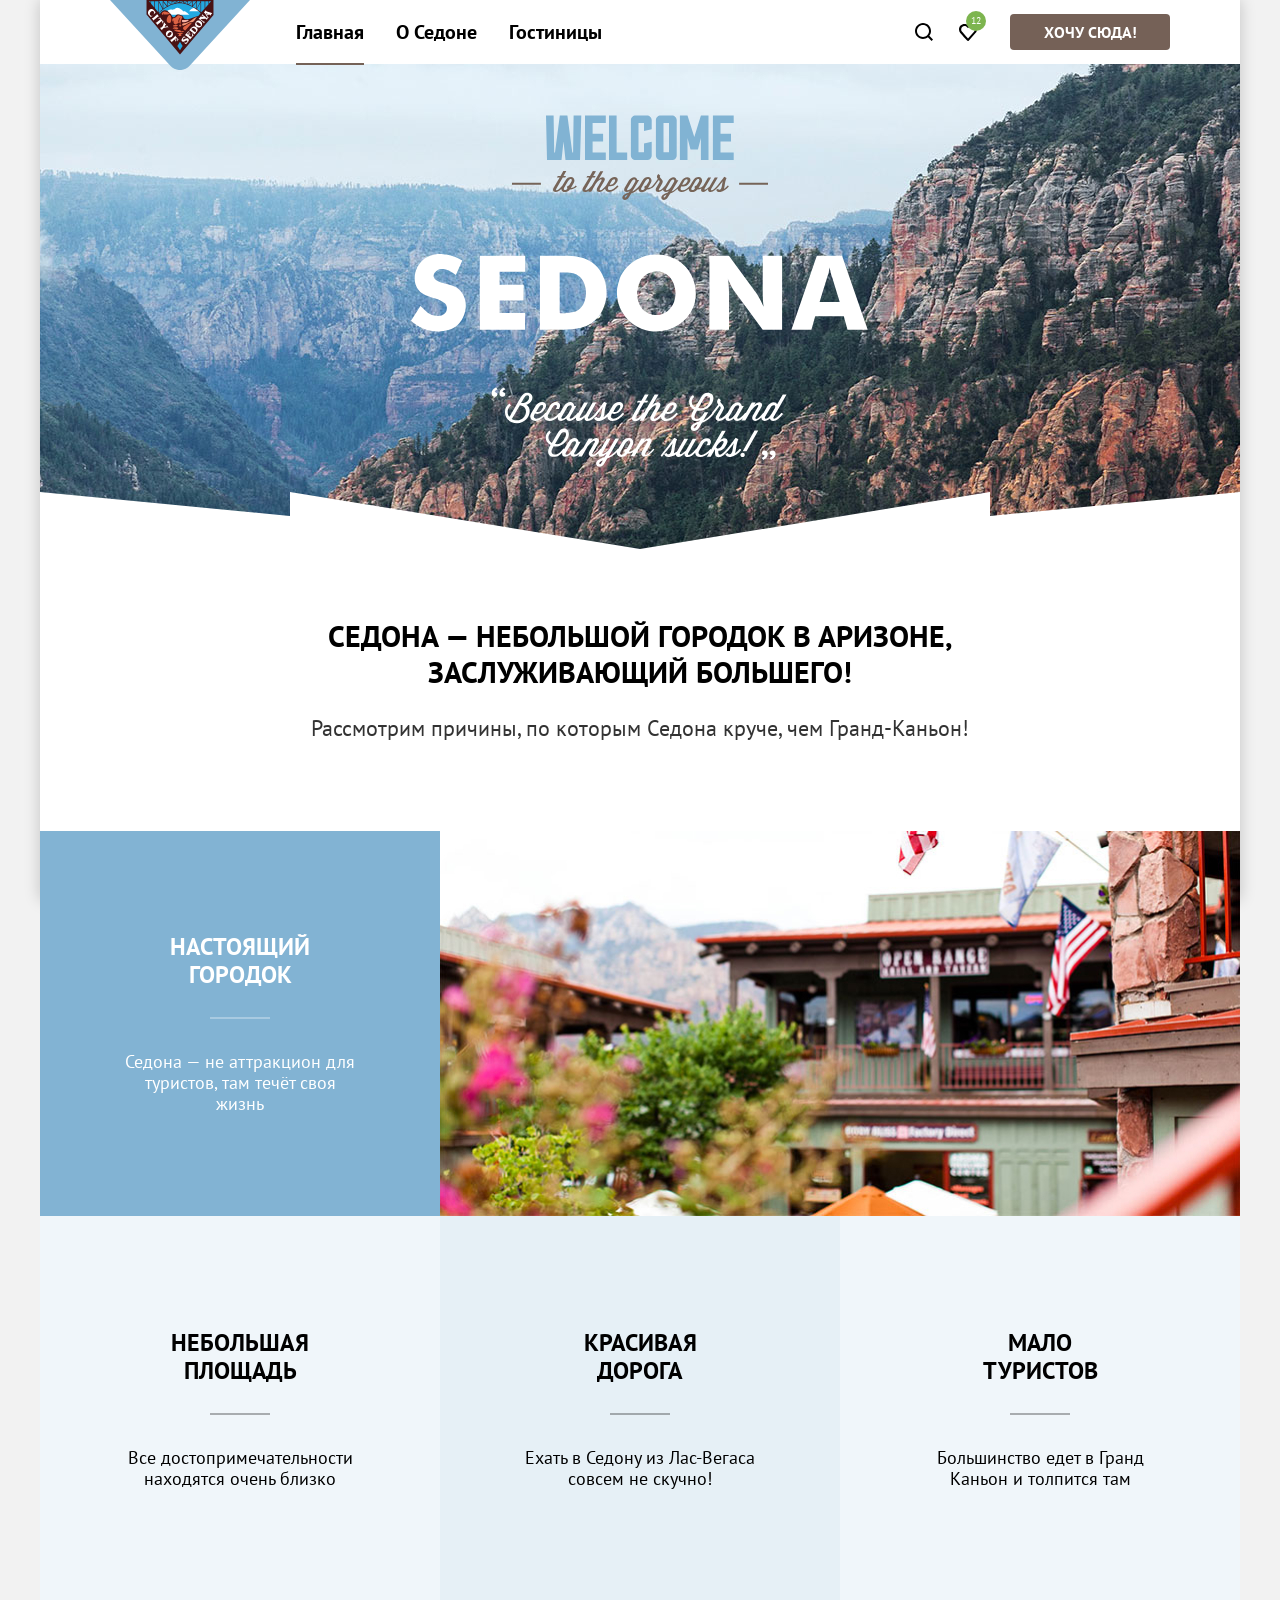
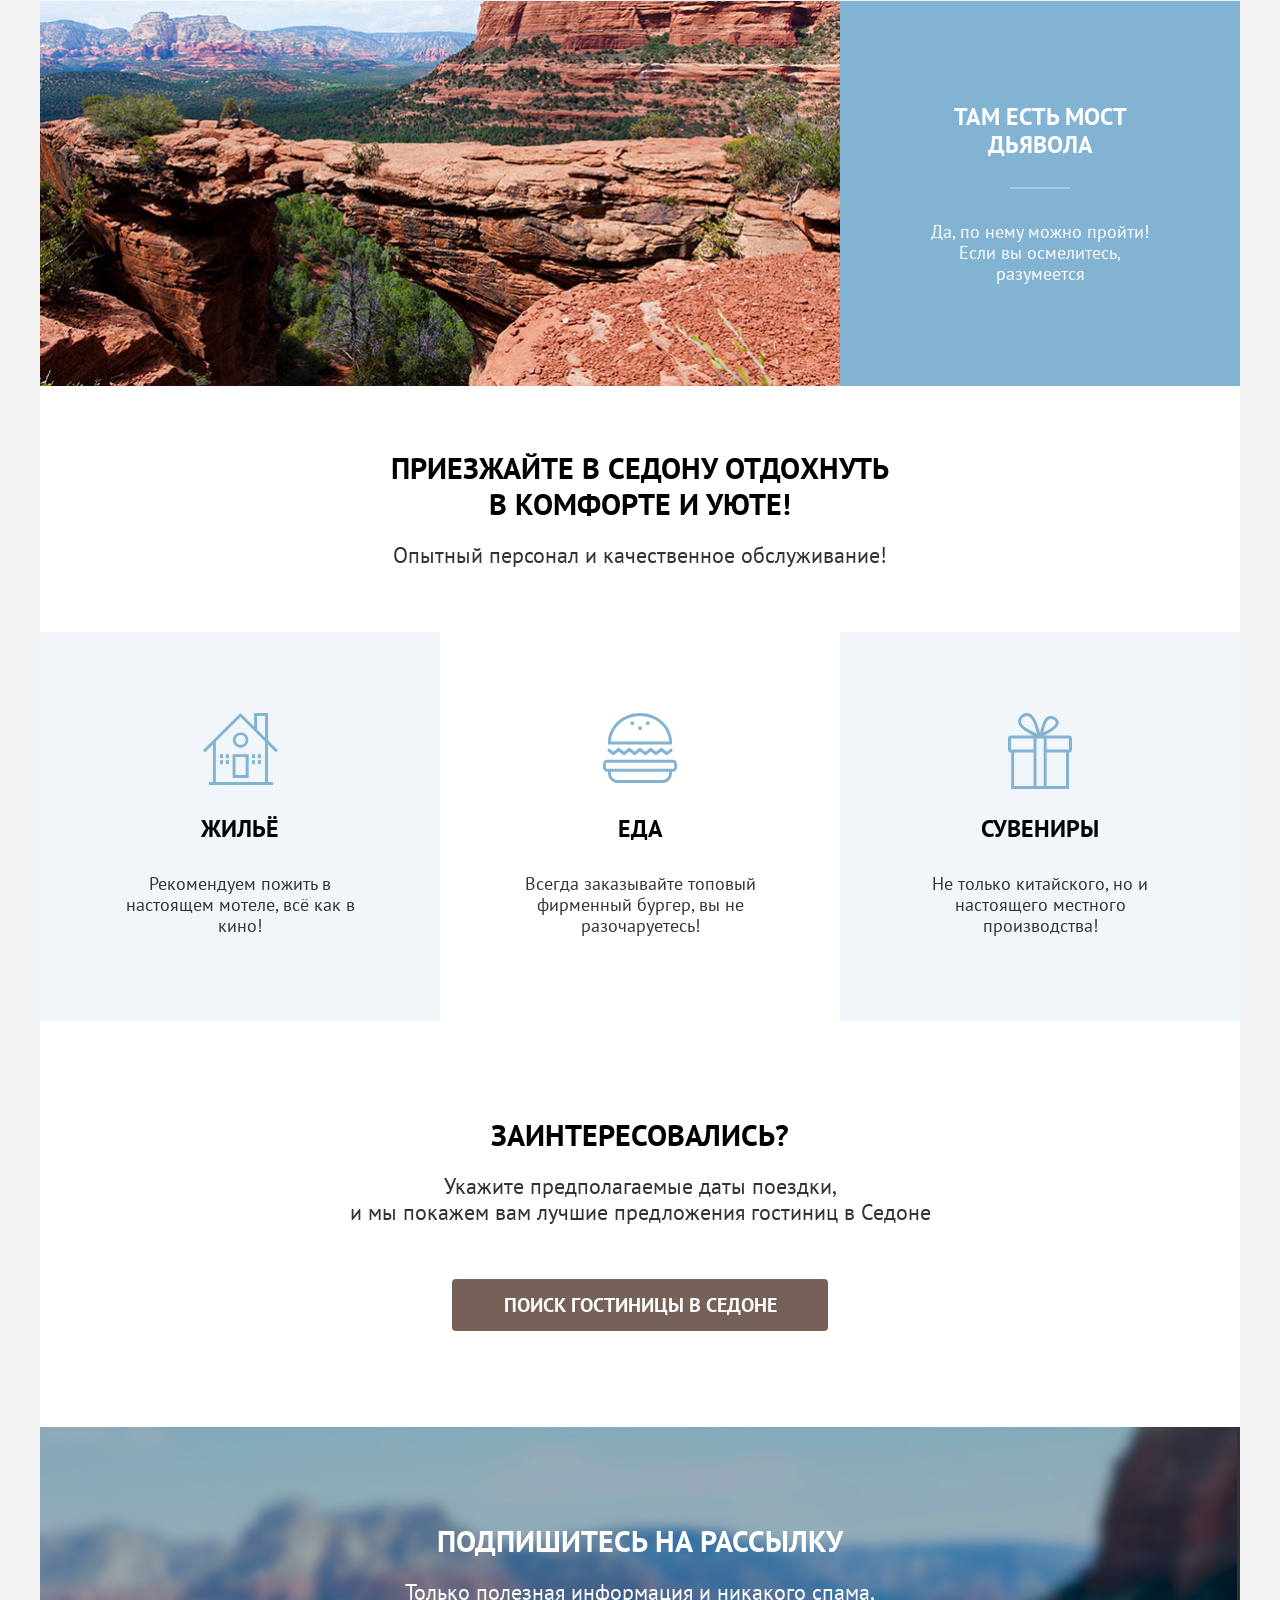
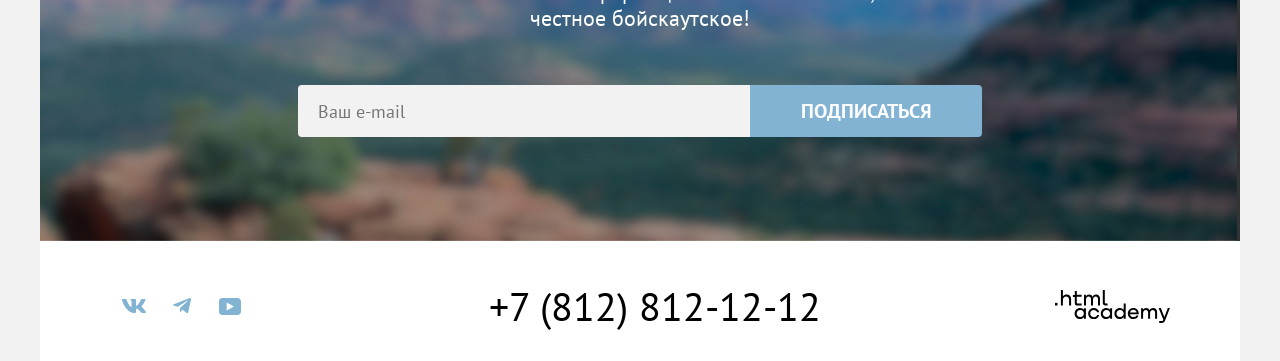
==== commit 6a93bdbc: "all decorative" ====
--- a/index.html
+++ b/index.html
@@ -304,7 +304,7 @@
               Email
             </label>
 
-            <input class="subscription-input text__input" type="email"
+            <input class="input input__subscriptions" type="email"
               name="subscriptions-email" id="subscriptions-email" placeholder="Ваш e-mail"
               required>
 
--- a/styles/styles.css
+++ b/styles/styles.css
@@ -32,8 +32,8 @@
   --icon-active: rgba(117, 97, 87, 30%);
 
   --form-inputs: #3F5E72;
-  --forn-elements-1: #E5E5E5;
-  --forn-elements-2: #F2F2F2;
+  --form-elements-1: #E5E5E5;
+  --form-elements-2: #F2F2F2;
 }
 
 /* подключение шрифтов */
@@ -67,6 +67,7 @@
   font-style: normal;
   height: 100%;
   background-color: #f2f2f2;
+  margin: 0;
 }
 
 .page-container {
@@ -146,17 +147,6 @@
 .text__smaller {
   font-size: 16px;
   line-height: 21px;
-}
-
-.text__input {
-  font-size: 18px;
-  font-weight: 700;
-  line-height: 24px;
-}
-
-.text__checkbox {
-  font-size: 18px;
-  line-height: 23px;
 }
 
 .text__secondary {
@@ -199,11 +189,12 @@
 .button:active {
   color: var(--button-active-text);
 }
-
+/* временно убрал, по стайлгайду нет рамки на основных кнопках
 .button:focus-visible {
-  border: none;
-}
-
+  outline: none;
+  box-shadow: none;
+}
+*/
 .button:disabled {
   background-color: var(--button-disabled);
 }
@@ -238,6 +229,16 @@
 
 .button__reset:hover {
   background-color: transparent;
+  opacity: 60%;
+}
+
+.button__reset:focus-visible {
+  outline: 3px solid var(--icon-secondary);
+}
+
+.button__reset:disabled {
+  background-color: transparent;
+  opacity: 10%;
 }
 
 .button__big-text {
@@ -255,19 +256,42 @@
   text-transform: capitalize;
 }
 
+/* input */
+.input {
+  display: block;
+  font-family: inherit;
+  font-size: 18px;
+  font-weight: 700;
+  line-height: 24px;
+  color: var(--text-primary);
+  background-color: var(--form-elements-2);
+}
+
+.input::placeholder {
+  font-weight: 400;
+}
+
+.input:hover {
+  background-color: var(--form-elements-1);
+}
+
+.input:focus-visible {
+  background-color: var(--form-elements-1);
+}
+
 /* блок header */
 .page-header {
   display: flex;
   align-items: flex-start;
   padding: 0 70px;
   background-color: var(--bg-basic);
+  position: relative;
 }
 
 .logo__header {
   min-width: 140px;
   height: 100%;
   margin-right: 30px;
-  position: relative;
 }
 
 .logo__header:hover {
@@ -275,11 +299,10 @@
 }
 
 .logo__images {
+  display: block;
   width: 140px;
   height: 70px;
   margin-bottom: -6px;
-  position: absolute;
-  z-index: 1;
 }
 
 .navigation-menu {
@@ -390,7 +413,7 @@
     url("../images/hero-background.jpg");
     background-position: bottom center;
   background-repeat: no-repeat;
-  background-size: contain;
+  background-size: 100%;
 }
 
 .hero-img {
@@ -439,6 +462,7 @@
 
 .advantages-item-text {
   margin: 0 85px;
+  padding: 20px 0;
 }
 
 .advantages-item.advantages-item__with-picture-right {
@@ -573,14 +597,12 @@
   display: flex;
 }
 
-.subscription-input {
+.input__subscriptions {
   width: 452px;
   height: 52px;
   padding: 14px 20px;
   border: 0;
   border-radius: 4px 0 0 4px;
-  font-style: inherit;
-  font-weight: 400;
 }
 
 .button__subscribe {
@@ -637,15 +659,22 @@
   text-decoration: none;
 }
 
-.breadcrubs-link:hover {
+.breadcrubs-item:not(:last-of-type) .breadcrubs-link:hover {
   color: var(--text-on-bg-hover);
 }
 
-.breadcrubs-link:active {
+.breadcrubs-item:not(:last-of-type) .breadcrubs-link:active {
   color: var(--text-on-bg-active);
 }
 
 .breadcrubs-link__home {
+  display: block;
+  min-width: 15px;
+  min-height: 21px;
+}
+
+.breadcrubs-link__home::after {
+  content: "";
   display: block;
   min-width: 15px;
   min-height: 21px;
@@ -655,11 +684,11 @@
   background-color: var(--bg-basic);
 }
 
-.breadcrubs-link__home:hover {
+.breadcrubs-link__home:hover::after {
   background-color: var(--text-on-bg-hover);
 }
 
-.breadcrubs-link__home:active {
+.breadcrubs-link__home:active::after {
   background-color: var(--text-on-bg-active);
 }
 
@@ -673,7 +702,6 @@
   margin: 0;
   padding: 0;
   min-width: 150px;
-  min-height: 157px;
   border:none;
   display: flex;
   flex-direction: column;
@@ -685,32 +713,145 @@
   margin-bottom: auto;
 }
 
+.text__checkbox {
+  display: flex;
+  align-items:center;
+  padding-left: 36px;
+  font-size: 18px;
+  line-height: 23px;
+}
+
+.checkbox {
+  appearance: none;
+  position: relative;
+  margin: 0;
+}
+
+.checkbox::after {
+  content: "";
+  display: block;
+  width: 20px;
+  height: 20px;
+  border:none;
+  border-radius: 4px;
+  background-color: var(--bg-basic);
+  position: absolute;
+  left: -36px;
+  top: -10px;
+}
+
+.checkbox:checked::after {
+  background-image: url("../images/icons/checkbox.svg");
+  background-repeat: no-repeat;
+  background-size: 12px 10px;
+  background-position: center;
+}
+
+.checkbox-label:has(> .checkbox:hover) {
+  opacity: 60%;
+}
+
+.checkbox:focus-visible {
+  outline: none;
+}
+
+.checkbox:focus-visible::after {
+  outline: 3px solid var(--icon-secondary);
+}
+
+.checkbox-label:has(> .checkbox:active) {
+  opacity: 30%;
+}
+
+.radio-button {
+  appearance: none;
+  position: relative;
+  margin: 0;
+}
+
+.radio-button::after {
+  content: "";
+  display: block;
+  width: 20px;
+  height: 20px;
+  border:none;
+  border-radius: 50%;
+  background-color: var(--bg-basic);
+  position: absolute;
+  left: -36px;
+  top: -10px;
+}
+
+.radio-button:checked::after {
+  background-image: url("../images/icons/radio-button.svg");
+  background-repeat: no-repeat;
+  background-size: 12px 10px;
+  background-position: center;
+}
+
+.radio-label:has(> .radio-button:hover) {
+  opacity: 60%;
+}
+
+.radio-button:focus-visible {
+  outline: none;
+}
+
+.radio-button:focus-visible::after {
+  outline: 3px solid var(--icon-secondary);
+}
+
+.radio-label:has(> .radio-button:active) {
+  opacity: 30%;
+}
+
 .form-group-cost {
   margin-left: auto;
 }
 
 .form-group-cost-label-wrapper {
   display: flex;
+  gap: 2px;
+  max-width: 288px;
 }
 
 .label-cost {
-  min-width: 143px;
-  min-height: 48px;
+  width: 143px;
+  height: 48px;
   position: relative;
 }
 
 .input-cost {
-  display: block;
-  font-family: inherit;
-  min-width: 143px;
-  min-height: 48px;
+  width: 100%;
+  border: none;
+  padding: 12px 20px;
+  appearance: textfield;
+}
+
+.input-cost::placeholder {
+  color: var(--text-primary);
+  font-weight: 700;
+}
+
+.input-cost::-webkit-inner-spin-button,
+.input-cost::-webkit-outer-spin-button {
+  appearance: none;
+}
+
+.label-cost:nth-of-type(2n+1) .input-cost{
+  border-radius: 4px 0 0 4px;
+}
+
+.label-cost:nth-of-type(2n) .input-cost {
+  border-radius: 0 4px 4px 0;
 }
 
 .input-text {
   display: block;
   position: absolute;
-  right: 12px;
+  right: 20px;
   top: 12px;
+  opacity: 30%;
 }
 
 .form-group-cost-range-wrapper {
@@ -759,6 +900,28 @@
   width: 292px;
   height: 49px;
   padding: 11px 20px;
+  appearance: none;
+  border: 2px solid var(--form-elements-1);
+  border-radius: 4px;
+  background-color: var(--bg-basic);
+  background-image:url("../images/icons/arrow.svg");
+  background-repeat: no-repeat;
+  background-position: center right 20px;
+  cursor: pointer;
+}
+
+.catalog-select:hover {
+  border: 2px solid var(--button-secondary-hover);
+}
+
+.catalog-select:focus-visible {
+  outline: none;
+  border: 2px solid var(--button-secondary-hover);
+}
+
+.catalog-select:disabled {
+  opacity: 70%;
+  border: 2px solid rgba(0, 0, 0, 30%);
 }
 
 .card-view-list {
@@ -778,9 +941,14 @@
   display: block;
   width: 48px;
   height: 48px;
-  border: 2px solid var(--forn-elements-2);
+  border: 2px solid var(--form-elements-2);
+  border-radius: 4px;
   background-position: center center;
   background-repeat: no-repeat;
+}
+
+.card-view-link__active {
+  border-color: var(--icon-basic);
 }
 
 .card-view-link__tile {
@@ -824,7 +992,7 @@
   gap: 16px 20px;
   min-height: 438px;
   padding: 20px;
-  border: 1px solid var(--forn-elements-1);
+  border: 1px solid var(--form-elements-1);
 }
 
 .card-link {
@@ -901,7 +1069,7 @@
   font-weight: 400;
   text-transform: uppercase;
   text-align: center;
-  background-color: var(--forn-elements-2);
+  background-color: var(--form-elements-2);
   border-radius: 4px;
 }
 
@@ -922,6 +1090,7 @@
   text-decoration: none;
   font-size: 20px;
   line-height: 36px;
+  font-weight: 700;
   text-align: center;
   color: var(--text-on-bg);
   background-color: var(--button-secondary);
@@ -942,22 +1111,22 @@
 
 .pagination-link-current {
   color: var(--text-primary);
-  background-color: var(--forn-elements-2);
+  background-color: var(--form-elements-2);
 }
 
 .pagination-link-current:hover {
   color: var(--text-primary);
-  background-color: var(--forn-elements-2);
+  background-color: var(--form-elements-2);
 }
 
 .pagination-link-current:focus-visible {
   color: var(--text-primary);
-  background-color: var(--forn-elements-2);
+  background-color: var(--form-elements-2);
 }
 
 .pagination-link-current:active {
   color: var(--text-primary);
-  background-color: var(--forn-elements-2);
+  background-color: var(--form-elements-2);
 }
 
 .pagination-content {
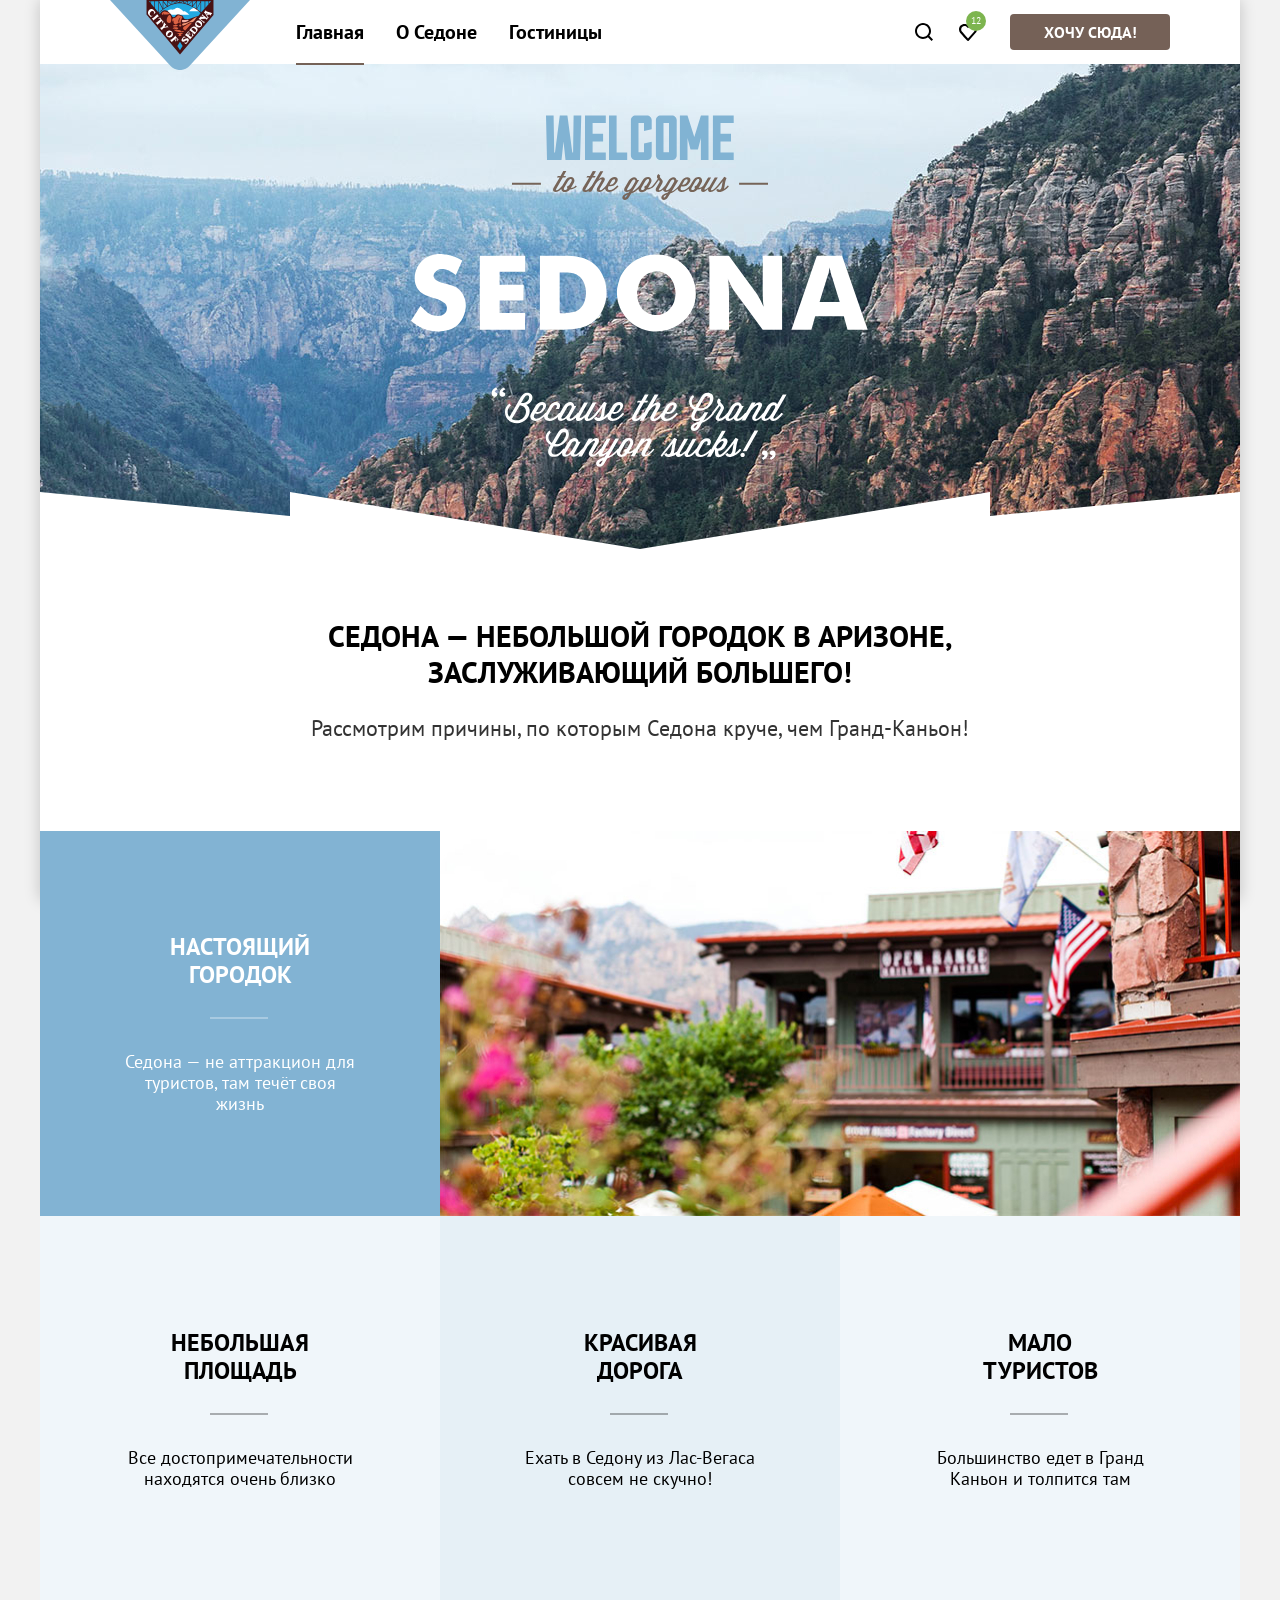
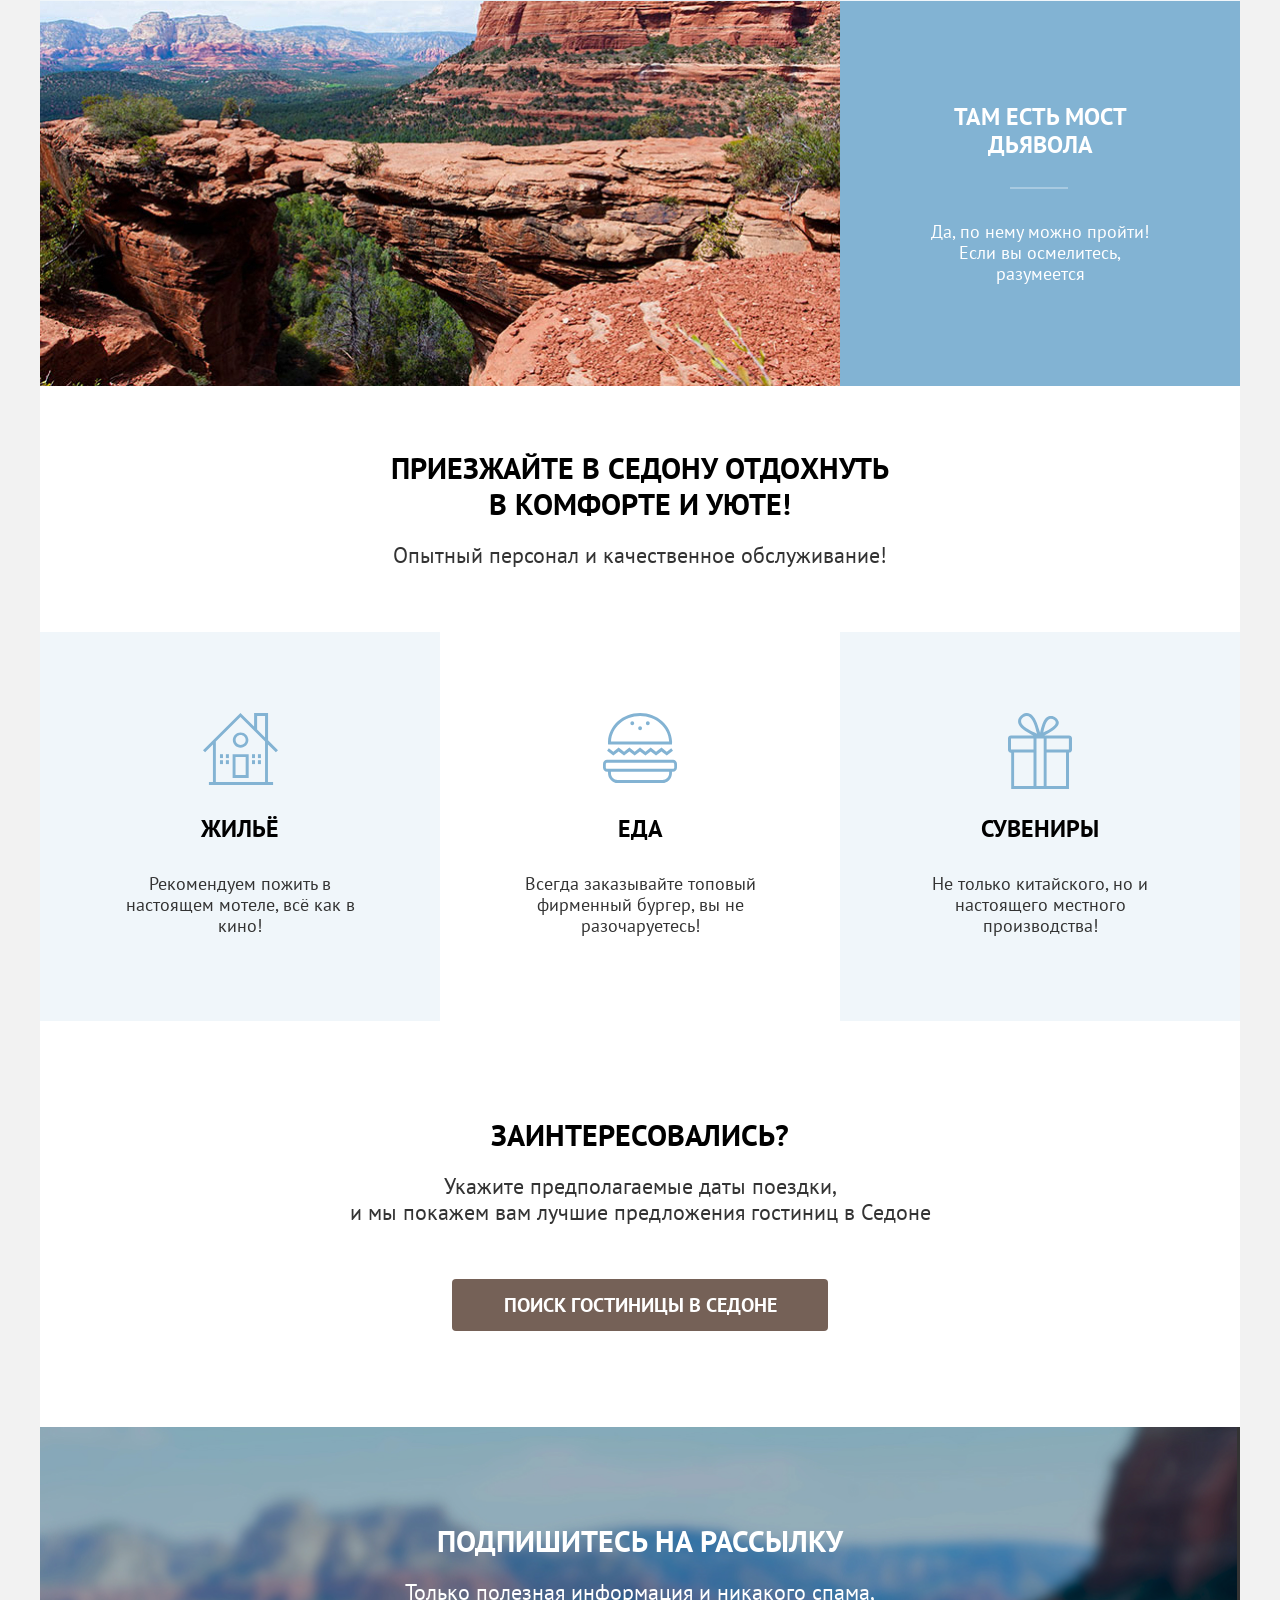
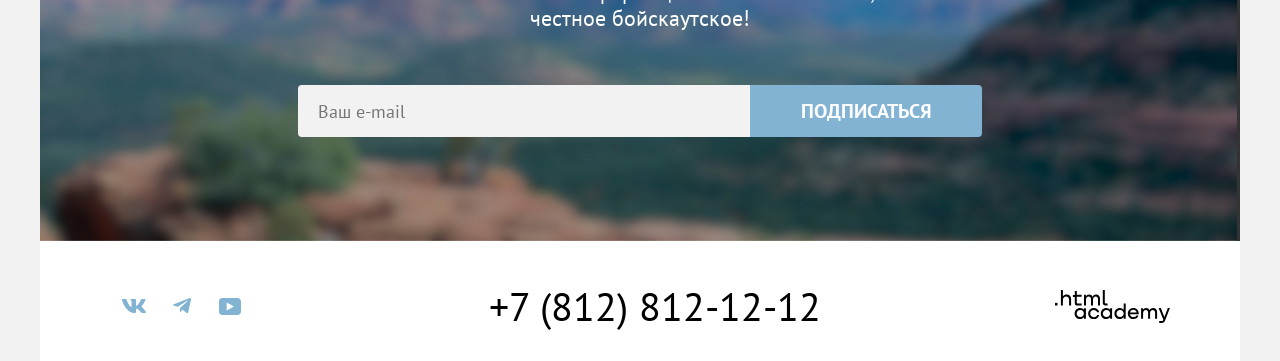
==== commit cd9cc47c: "ends modal, some fix" ====
--- a/index.html
+++ b/index.html
@@ -280,7 +280,8 @@
             лучшие предложения гостиниц в Седоне
           </p>
 
-          <button class="button button__big-text button__search" type="button">
+          <button class="button button__big-text button__search" type="button"
+            onclick="document.getElementById('search-hotel').showModal()">
             Поиск гостиницы в Седоне
           </button>
 
@@ -308,7 +309,8 @@
               name="subscriptions-email" id="subscriptions-email" placeholder="Ваш e-mail"
               required>
 
-            <button class="button button__big-text button__secondary button__subscribe">
+            <button class="button button__big-text button__secondary
+              button__subscribe" type="button">
               Подписаться
             </button>
 
@@ -360,6 +362,147 @@
 
       </footer>
 
+      <dialog class="modal" id="search-hotel">
+        <!-- модальное окно -->
+
+        <button class="close-modal" type="button"
+          onclick="document.getElementById('search-hotel').close()">
+          <span class="visually-hidden">
+            Закрыть
+          </span>
+        </button>
+
+        <section class="modal-content">
+
+          <h2 class="title title__medium search-form-title">
+            Поиск гостиницы в Седоне
+          </h2>
+
+          <form class="search-hotel-form" action="https://echo.htmlacademy.ru/"
+              method="post">
+
+            <p class="title title__smaller text__arrival-date">
+              Дата заезда:
+            </p>
+
+            <label class="label-date" for="arrival-date">
+              <input class="input input__date" type="text" id="arrival-date"
+                name="arrival-date" placeholder="Введите дату"
+                value="27 апреля 2020" required>
+            </label>
+
+            <p class="text text__smaller text__error
+              text__modal-date-arrival">
+              Мы не можем отправить вас в прошлое.
+            </p>
+
+            <p class="title title__smaller text__departure-date">
+              Дата выезда:
+            </p>
+
+            <label class="label-date label-date__departure" for="departure-date">
+              <input class="input input__date" type="text" id="departure-date"
+                name="departure-date" placeholder="Введите дату"
+                value="1 сентября 2023" required>
+            </label>
+
+            <p class="text text__smaller text__modal-date-departure">
+              На эти даты есть свободные номера. Пока есть.
+            </p>
+
+            <div class="persons">
+
+              <div class="person-count person-count__adults">
+
+                <p class="title title__smaller">
+                  Взрослые:
+                </p>
+
+                <div class="count-wrapper">
+
+                  <button class="button-count button-count-plus" type="button"
+                    name="burron-count-plus-adults">
+                    <span class="visually-hidden">
+                      Кнопка плюс
+                    </span>
+                  </button>
+
+                  <label class="label-count" for="adults">
+                    <input class="input input__count" type="number"
+                      id="adults" name="adults" value="2" required>
+                  </label>
+
+                  <button class="button-count button-count-minus" type="button"
+                    name="burron-count-minus-adults">
+                    <span class="visually-hidden">
+                      Кнопка минус
+                    </span>
+                  </button>
+
+                </div>
+
+              </div>
+
+              <div class="person-count person-count__children">
+
+                <div class="text-children-wrapper">
+
+                  <p class="title title__smaller">
+                    Дети:
+                  </p>
+
+                  <button class="button-info" type="button">
+                    <span class="visually-hidden">
+                      Подсказка о количестве детей
+                    </span>
+                  </button>
+
+                  <p class="text text__on-bg text__tooltip">
+                    Укажите количество детей, которые будут с вами,
+                    возраст которых от 6 до 18 лет. Дети до 6 лет
+                    размещаются бесплатно.
+                  </p>
+
+                </div>
+
+                <div class="count-wrapper">
+
+                  <button class="button-count button-count-plus" type="button"
+                    name="burron-count-plus-children">
+                    <span class="visually-hidden">
+                      Кнопка плюс
+                    </span>
+                  </button>
+
+                  <label class="label-count" for="children">
+                    <input class="input input__count" type="number"
+                      id="children" name="children" value="2" required>
+                  </label>
+
+                  <button class="button-count button-count-minus" type="button"
+                    name="burron-count-minus-children">
+                    <span class="visually-hidden">
+                      Кнопка минус
+                    </span>
+                  </button>
+
+                </div>
+
+              </div>
+
+            </div>
+
+            <button class="button button__secondary button__search-modal"
+              type="button">
+              Найти
+            </button>
+
+          </form>
+
+        </section>
+
+      </dialog>
+
     </div>
 
   </body>
--- a/styles/styles.css
+++ b/styles/styles.css
@@ -22,6 +22,10 @@
   --bg-main: #82B3D3;
   --bg-secondary-1: rgba(131, 179, 211, 12%);
   --bg-secondary-2: rgba(131, 179, 211, 20%);
+  --bg-range: rgba(255, 255, 255, 30%);
+  --bg-modal: rgba(242, 242, 242, 80%);
+  --bg-modal-date: rgba(0, 0, 0, 30%);
+  --bg-dark: #333333;
 
   --icon-basic: #000000;
   --icon-secondary: #83B3D3;
@@ -54,7 +58,7 @@
 }
 
 /* базовые стили */
-* {
+*, *::after, *::before {
   box-sizing: border-box;
 }
 
@@ -182,19 +186,14 @@
   background-color: var(--button-primary);
 }
 
-.button:hover {
+.button:not(:disabled):hover {
   background-color: var(--button-primary-hover);
 }
 
 .button:active {
   color: var(--button-active-text);
 }
-/* временно убрал, по стайлгайду нет рамки на основных кнопках
-.button:focus-visible {
-  outline: none;
-  box-shadow: none;
-}
-*/
+
 .button:disabled {
   background-color: var(--button-disabled);
 }
@@ -203,7 +202,7 @@
   background-color: var(--button-secondary);
 }
 
-.button__secondary:hover {
+.button__secondary:not(:disabled):hover {
   background-color: var(--button-secondary-hover);
 }
 
@@ -215,7 +214,7 @@
   background-color: var(--button-selected);
 }
 
-.button__selected:hover {
+.button__selected:not(:disabled):hover {
   background-color: var(--button-selected-hover);
 }
 
@@ -227,7 +226,7 @@
   background-color: transparent;
 }
 
-.button__reset:hover {
+.button__reset:not(:disabled):hover {
   background-color: transparent;
   opacity: 60%;
 }
@@ -261,8 +260,8 @@
   display: block;
   font-family: inherit;
   font-size: 18px;
+  line-height: 24px;
   font-weight: 700;
-  line-height: 24px;
   color: var(--text-primary);
   background-color: var(--form-elements-2);
 }
@@ -271,7 +270,7 @@
   font-weight: 400;
 }
 
-.input:hover {
+.input:not(:disabled):hover {
   background-color: var(--form-elements-1);
 }
 
@@ -399,12 +398,12 @@
 }
 
 /* блок main */
-/* страница index.html */
 .main {
   flex-grow: 1;
   background-color: var(--bg-basic);
 }
 
+/* страница index.html */
 /* секция hero */
 .hero {
   padding: 51px 0 82px;
@@ -495,7 +494,7 @@
   width: 58px;
   height: 0;
   border: 1px solid rgba(0, 0, 0, 30%);
-  /*border 1px, так как внутри рамки пусто*/
+  /*border 1px, так как внутри рамки пусто, получается линия в 2px*/
   position: absolute;
   left: calc(50% - 30px);
   bottom: -30px;
@@ -609,6 +608,269 @@
   width: 232px;
   border: 0;
   border-radius: 0 4px 4px 0;
+}
+
+/* модальное окно */
+.modal {
+  width: 717px;
+  min-height: 576px;
+  padding: 64px 70px;
+  border:none;
+  border-radius: 30px;
+  margin: auto;
+  position: fixed;
+}
+
+.modal::backdrop {
+  background-color: var(--bg-modal);
+}
+
+.close-modal {
+  position: absolute;
+  width: 52px;
+  height: 52px;
+  margin: 0;
+  padding: 0;
+  border: none;
+  border-radius: 50%;
+  right: 52px;
+}
+
+.close-modal::after {
+  content: "";
+  position: absolute;
+  display: block;
+  width: 52px;
+  height: 52px;
+  mask-image: url("../images/icons/cross.svg");
+  mask-repeat: no-repeat;
+  mask-position: center;
+  background-color: var(--icon-basic);
+  top: 0;
+}
+
+.close-modal:not(:disabled):hover {
+  background-color: var(--form-elements-1);
+}
+
+.close-modal:focus-visible {
+  background-color: var(--form-elements-1);
+}
+
+.close-modal:active {
+  background-color: var(--form-elements-1);
+}
+
+.close-modal:active::after {
+  background-color: var(--bg-modal-date);
+}
+
+.search-form-title {
+  margin-bottom: 64px;
+}
+
+.search-hotel-form {
+  display: grid;
+  grid-template-columns: auto 440px;
+}
+
+.text__arrival-date {
+  grid-row: 1/3;
+  padding: 12px 8px 12px 0;
+}
+
+.text__departure-date {
+  grid-row: 3/5;
+  padding: 12px 8px 12px 0;
+}
+
+.label-date {
+  display: block;
+  position: relative;
+}
+
+.label-date::after {
+  content: "";
+  position: absolute;
+  display: block;
+  width: 20px;
+  height: 20px;
+  mask-image: url("../images/icons/date.svg");
+  background-color: var(--bg-modal-date);
+  mask-repeat: no-repeat;
+  mask-position: center;
+  top: 14px;
+  right: 20px;
+}
+
+.input__date {
+  width: 100%;
+  height: 48px;
+  padding: 12px 20px;
+  border:none;
+  border-radius: 4px;
+}
+
+.text__modal-date-arrival {
+  padding: 4px 20px;
+  min-height: 48px;
+}
+
+.text__modal-date-departure {
+  padding: 4px 20px;
+  min-height: 48px;
+}
+
+.persons {
+  grid-column: 1/-1;
+  display: flex;
+  flex-wrap: wrap;
+  justify-content: space-between;
+  margin-bottom: 48px;
+}
+
+.person-count {
+  display: flex;
+  align-items: center;
+  justify-content: space-between;
+}
+
+.person-count__adults {
+  min-width: 247px;
+  margin-right: 10px;
+}
+
+.person-count__children {
+  min-width: 242px;
+}
+
+.text-children-wrapper {
+  display: flex;
+  gap: 10px;
+  position: relative;
+}
+
+.button-info {
+  width: 26px;
+  height: 26px;
+  margin: 0;
+  padding: 0;
+  border: none;
+  border-radius: 50%;
+  background-color: var(--icon-secondary);
+  position: relative;
+}
+
+.button-info::after {
+  content: "";
+  position: absolute;
+  width: 26px;
+  height: 26px;
+  mask-image: url("../images/icons/info.svg");
+  mask-repeat: no-repeat;
+  mask-position: center;
+  background-color: var(--bg-basic);
+  top: 0;
+  left: 0;
+}
+
+.text__tooltip {
+  display: none;
+  position: absolute;
+  width: 256px;
+  font-size: 16px;
+  line-height: 20px;
+  padding: 15px 18px 18px 22px;
+  border-radius: 10px;
+  background-color: var(--bg-dark);
+  top: 40px;
+  left: -56px;
+}
+
+.text__tooltip::after {
+  content: "";
+  position: absolute;
+  width: 19px;
+  height: 9px;
+  background-color: var(--bg-dark);
+  background-image:
+    linear-gradient(135deg, var(--bg-basic) 33%, transparent 33%),
+    linear-gradient(225deg, var(--bg-basic) 33%, transparent 33%);
+  top: -9px;
+  left: calc(50% - 10px);
+}
+
+.button-info:not(:disabled):hover + .text__tooltip {
+  display: block;
+}
+
+.count-wrapper {
+  display: flex;
+  align-items:center;
+  min-width: 110px;
+  padding: 12px 10px;
+  background-color: var(--form-elements-2);
+  border-radius: 4px;
+}
+
+.button-count {
+  width: 20px;
+  height: 20px;
+  padding: 0;
+  border: none;
+  border-radius: 4px;
+  position: relative;
+}
+
+.button-count::after {
+  content:"";
+  position: absolute;
+  width: 20px;
+  height: 20px;
+  top: 0;
+  left: 0;
+  mask-repeat: no-repeat;
+  mask-position: center;
+  background-color: var(--text-active);
+}
+
+.button-count-plus::after {
+  mask-image: url("../images/icons/plus.svg");
+}
+
+.button-count-minus::after {
+  mask-image: url("../images/icons/minus.svg");
+}
+
+.button-count:not(:disabled):hover::after {
+  background-color: var(--icon-basic);
+}
+
+.button-count:focus-visible::after {
+  background-color: var(--icon-basic);
+}
+
+.button-count:active::after {
+  background-color: var(--text-active);
+}
+
+.input__count {
+  width: 31px;
+  border: none;
+  padding: 0;
+  margin: 0 10px;
+  text-align: center;
+  appearance: textfield;
+}
+
+.input__count::-webkit-inner-spin-button,
+.input__count::-webkit-outer-spin-button {
+  appearance: none;
+}
+
+.button__search-modal {
+  grid-column: 1/-1;
+  height: 60px;
 }
 
 /* страница catalog.html */
@@ -710,20 +972,22 @@
 }
 
 .form-group-legend {
-  margin-bottom: auto;
-}
-
-.text__checkbox {
-  display: flex;
+  margin-bottom: 32px;
+}
+
+.label__form {
+  display: flex;
+  flex-wrap: wrap;
+  max-width: 150px;
   align-items:center;
   padding-left: 36px;
   font-size: 18px;
   line-height: 23px;
+  position: relative;
 }
 
 .checkbox {
   appearance: none;
-  position: relative;
   margin: 0;
 }
 
@@ -736,8 +1000,8 @@
   border-radius: 4px;
   background-color: var(--bg-basic);
   position: absolute;
-  left: -36px;
-  top: -10px;
+  left: 0;
+  top: 2px;
 }
 
 .checkbox:checked::after {
@@ -765,7 +1029,6 @@
 
 .radio-button {
   appearance: none;
-  position: relative;
   margin: 0;
 }
 
@@ -778,8 +1041,8 @@
   border-radius: 50%;
   background-color: var(--bg-basic);
   position: absolute;
-  left: -36px;
-  top: -10px;
+  left: 0;
+  top: calc((100% - 20px) * 0.5);
 }
 
 .radio-button:checked::after {
@@ -805,44 +1068,45 @@
   opacity: 30%;
 }
 
-.form-group-cost {
+.form-group-price {
   margin-left: auto;
 }
 
-.form-group-cost-label-wrapper {
+.form-group-price-label-wrapper {
   display: flex;
   gap: 2px;
   max-width: 288px;
-}
-
-.label-cost {
+  margin-bottom: 20px;
+}
+
+.label-price {
   width: 143px;
   height: 48px;
   position: relative;
 }
 
-.input-cost {
+.input-price {
   width: 100%;
   border: none;
   padding: 12px 20px;
   appearance: textfield;
 }
 
-.input-cost::placeholder {
+.input-price::placeholder {
   color: var(--text-primary);
   font-weight: 700;
 }
 
-.input-cost::-webkit-inner-spin-button,
-.input-cost::-webkit-outer-spin-button {
+.input-price::-webkit-inner-spin-button,
+.input-price::-webkit-outer-spin-button {
   appearance: none;
 }
 
-.label-cost:nth-of-type(2n+1) .input-cost{
+.label-price:nth-of-type(2n+1) .input-price{
   border-radius: 4px 0 0 4px;
 }
 
-.label-cost:nth-of-type(2n) .input-cost {
+.label-price:nth-of-type(2n) .input-price {
   border-radius: 0 4px 4px 0;
 }
 
@@ -854,15 +1118,43 @@
   opacity: 30%;
 }
 
-.form-group-cost-range-wrapper {
-  display: flex;
-}
-
-.form-group-range {
-  display: block;
-  width: 140px;
-  margin: 0;
-  padding: 0;
+.form-group-price-range {
+  width: 100%;
+  height: 20px;
+  display: flex;
+  align-items:center;
+}
+
+.price-interval {
+  width: 100%;
+  height: 4px;
+  background-image: linear-gradient(90deg, var(--bg-basic) 210px,
+    var(--bg-range) 210px);
+  position: relative;
+}
+
+.range-toogle {
+  position: absolute;
+  width: 20px;
+  height: 20px;
+  border-radius: 5px;
+  border: none;
+  background-color: var(--bg-basic);
+  top: -8px;
+}
+
+.range-toogle:not(:disabled):hover {
+  cursor: move;
+  box-shadow: 0px 4px 10px 0px rgba(0, 0, 0, 0.25);
+}
+
+.range-toogle:active {
+  border: 2px solid var(--icon-secondary);
+  box-shadow: 0 4px 10px 0 rgba(0, 0, 0, 0.25);
+}
+
+.range-toogle__max {
+  right: 61px;
 }
 
 .form-group-wrapper {
@@ -910,7 +1202,7 @@
   cursor: pointer;
 }
 
-.catalog-select:hover {
+.catalog-select:not(:disabled):hover {
   border: 2px solid var(--button-secondary-hover);
 }
 
@@ -1114,21 +1406,6 @@
   background-color: var(--form-elements-2);
 }
 
-.pagination-link-current:hover {
-  color: var(--text-primary);
-  background-color: var(--form-elements-2);
-}
-
-.pagination-link-current:focus-visible {
-  color: var(--text-primary);
-  background-color: var(--form-elements-2);
-}
-
-.pagination-link-current:active {
-  color: var(--text-primary);
-  background-color: var(--form-elements-2);
-}
-
 .pagination-content {
   display: block;
   min-height: 60px;
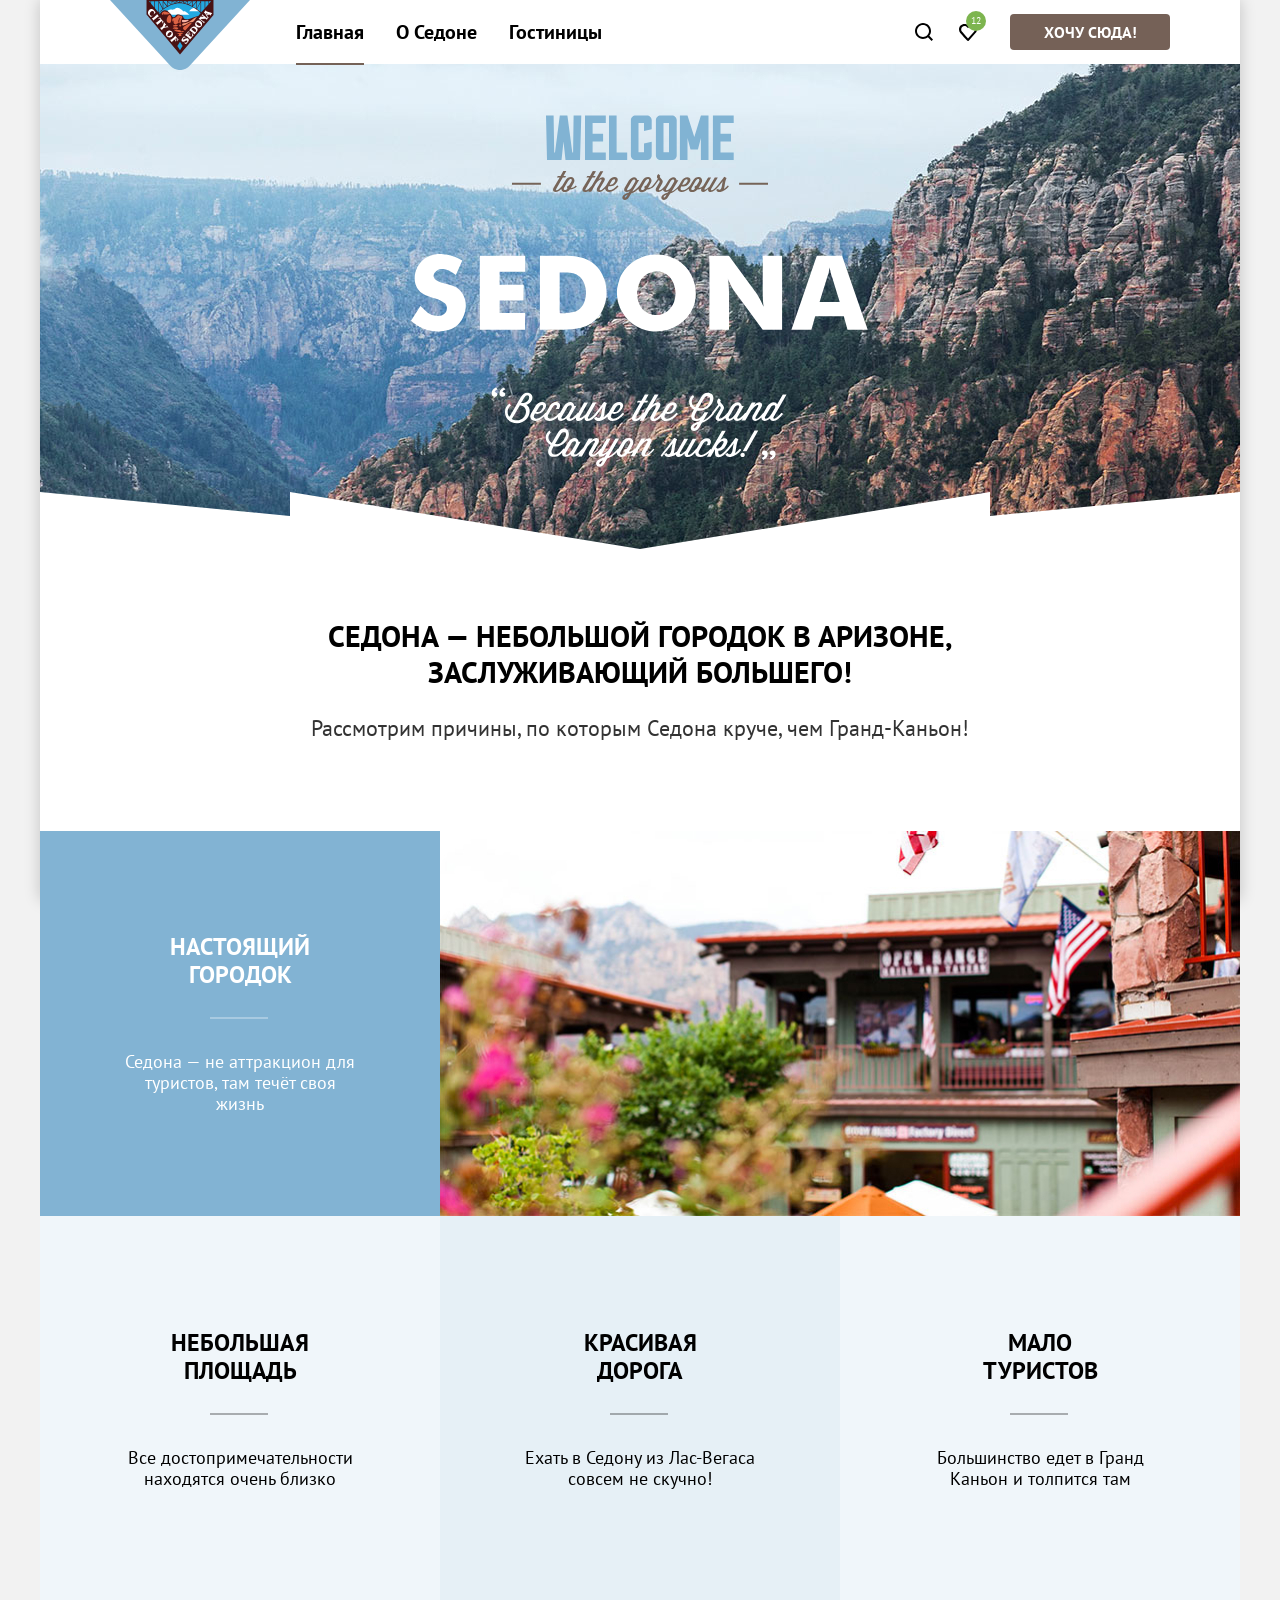
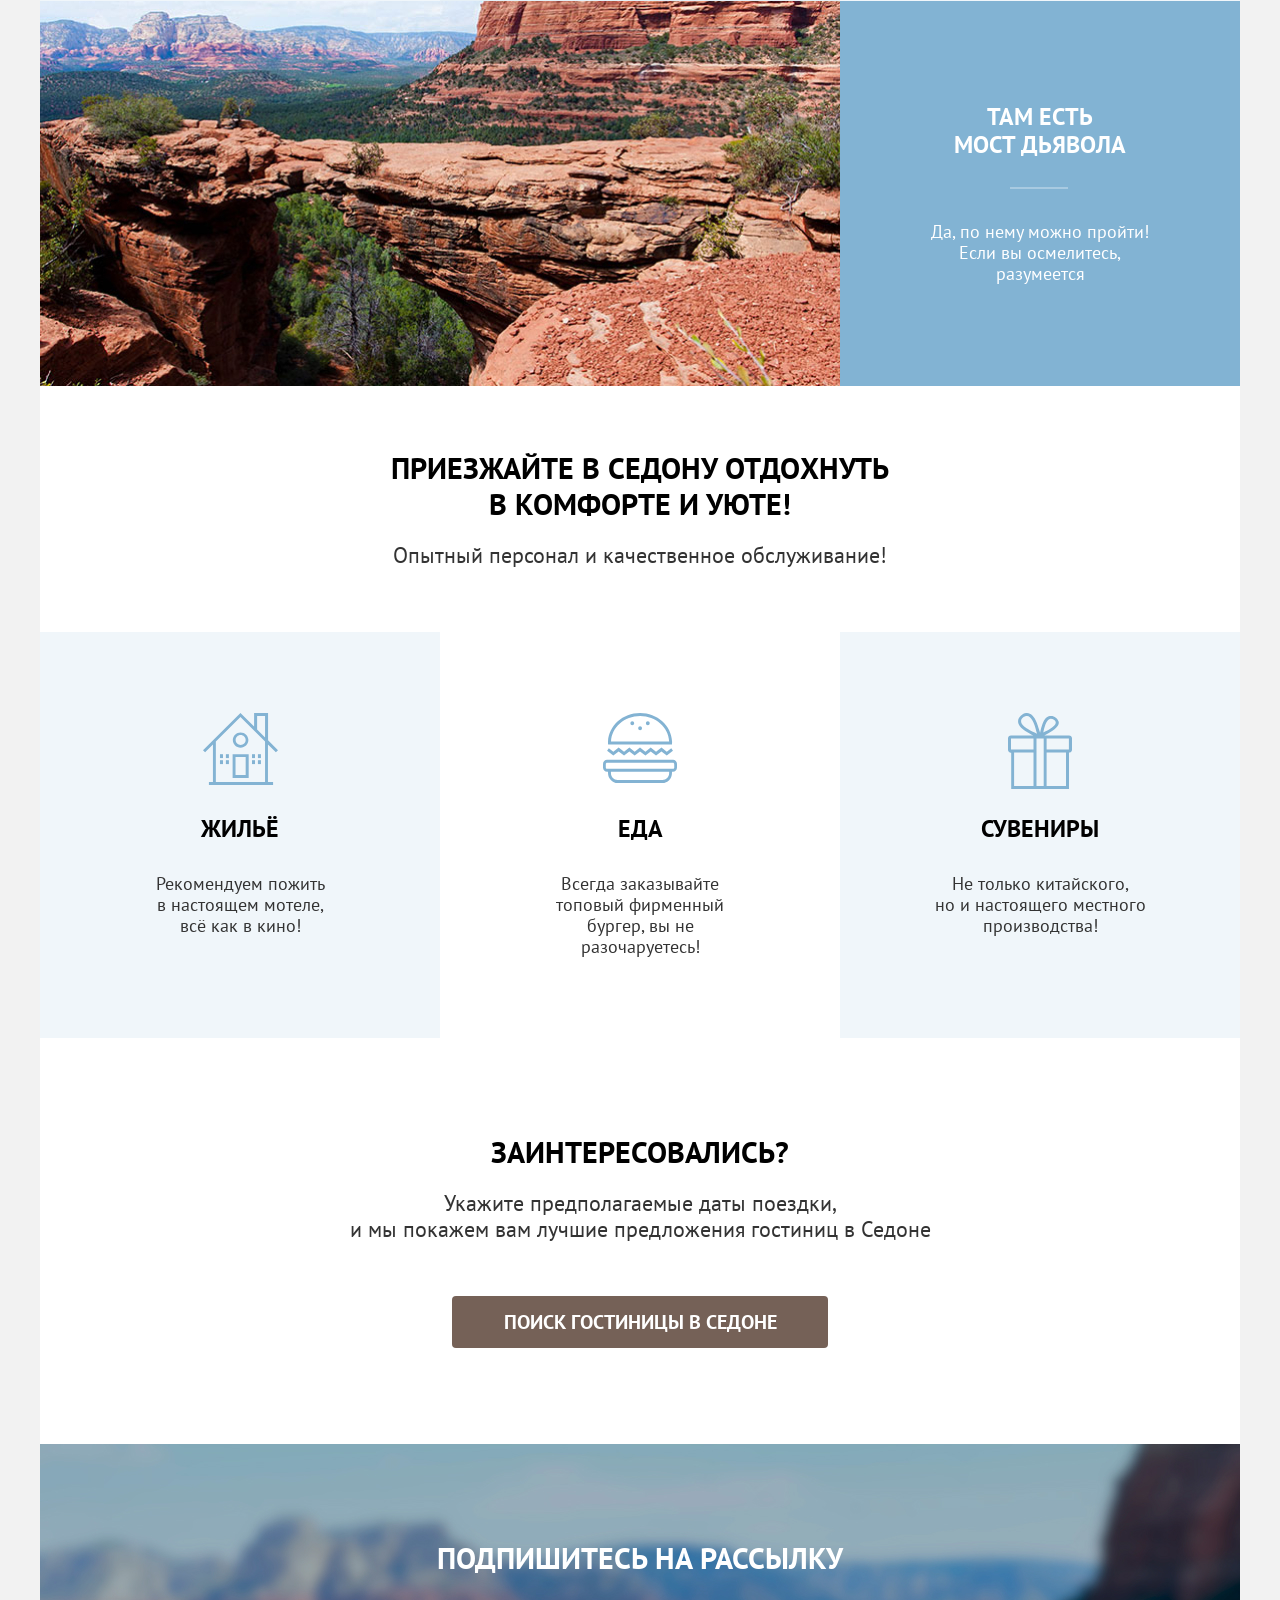
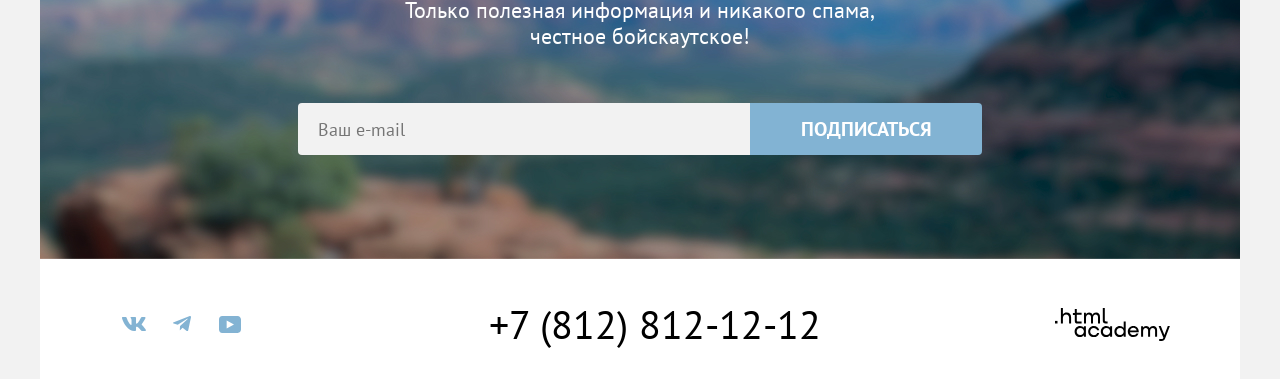
==== commit 88cb0ce2: "fix for pixel perfect" ====
--- a/index.html
+++ b/index.html
@@ -191,7 +191,7 @@
 
                 <h3 class="title title__small text__on-bg advantages-item-title
                   advantages-item-title__on-bg">
-                  Там есть мост дьявола
+                  Там есть<br>мост дьявола
                 </h3>
 
                 <p class="text text__small text__on-bg">
@@ -232,7 +232,7 @@
               </h3>
 
               <p class="text text__small text__secondary">
-                Рекомендуем пожить в настоящем мотеле, всё как в кино!
+                Рекомендуем пожить<br>в настоящем мотеле,<br>всё как в кино!
               </p>
 
             </li>
@@ -244,7 +244,7 @@
               </h3>
 
               <p class="text text__small text__secondary">
-                Всегда заказывайте топовый фирменный бургер, вы не разочаруетесь!
+                Всегда заказывайте<br>топовый фирменный бургер, вы не разочаруетесь!
               </p>
 
             </li>
@@ -256,7 +256,7 @@
               </h3>
 
               <p class="text text__small text__secondary">
-                Не только китайского, но и настоящего местного производства!
+                Не только китайского,<br>но и настоящего местного производства!
               </p>
 
             </li>
@@ -294,7 +294,7 @@
           </h2>
 
           <p class="text text__on-bg subscribe-text">
-            Только полезная информация и никакого спама,
+            Только полезная информация и никакого спама,<br>
             честное бойскаутское!
           </p>
 
--- a/styles/styles.css
+++ b/styles/styles.css
@@ -97,6 +97,7 @@
 
 /* шрифты заголовков */
 .title {
+  font-family: inherit;
   font-weight: 700;
   text-transform: capitalize;
   color: var(--text-primary);
@@ -123,6 +124,7 @@
 .title__small-nonecase {
   font-size: 24px;
   line-height: 28px;
+  text-transform: none;
 }
 
 .title__smaller {
@@ -133,6 +135,7 @@
 /* шрифты для основного контента */
 .text {
   margin: 0;
+  font-family: inherit;
   font-size: 22px;
   line-height: 26px;
   color: var(--text-primary);
@@ -301,7 +304,7 @@
   display: block;
   width: 140px;
   height: 70px;
-  margin-bottom: -6px;
+  margin: 0 -2px -6px 0;
 }
 
 .navigation-menu {
@@ -527,7 +530,7 @@
 .service-item {
   list-style: none;
   min-height: 385px;
-  padding: 183px 81px 85px;
+  padding: 183px 85px 81px;
   background-repeat: no-repeat;
   background-position: center 81px;
 }
@@ -585,11 +588,11 @@
 }
 
 .subscribe-title {
-  margin-bottom: 20px;
+  margin-bottom: 21px;
 }
 
 .subscribe-text {
-  margin: 0 105px 54px;
+  margin-bottom: 54px;
 }
 
 .subscription-form {
@@ -895,7 +898,7 @@
   padding: 0;
   display: flex;
   flex-wrap: wrap;
-  gap: 20px;
+  gap: 24px;
   min-height: 21px;
   list-style: none;
 }
@@ -931,15 +934,15 @@
 
 .breadcrubs-link__home {
   display: block;
-  min-width: 15px;
+  min-width: 17px;
   min-height: 21px;
 }
 
 .breadcrubs-link__home::after {
   content: "";
   display: block;
-  min-width: 15px;
-  min-height: 21px;
+  min-width: 13px;
+  min-height: 15px;
   mask-image: url("../images/icons/home.svg");
   mask-repeat: no-repeat;
   mask-position: center;
@@ -965,25 +968,24 @@
   padding: 0;
   min-width: 150px;
   border:none;
-  display: flex;
-  flex-direction: column;
-  justify-content: flex-end;
-  gap: 16px;
 }
 
 .form-group-legend {
   margin-bottom: 32px;
+  padding: 0;
 }
 
 .label__form {
-  display: flex;
-  flex-wrap: wrap;
-  max-width: 150px;
-  align-items:center;
-  padding-left: 36px;
+  display: block;
+  max-width: 250px;
+  padding-left: 32px;
   font-size: 18px;
   line-height: 23px;
   position: relative;
+}
+
+.label__form:not(:last-of-type) {
+  margin-bottom: 16px;
 }
 
 .checkbox {
@@ -1076,7 +1078,7 @@
   display: flex;
   gap: 2px;
   max-width: 288px;
-  margin-bottom: 20px;
+  margin-bottom: 36px;
 }
 
 .label-price {
@@ -1191,14 +1193,14 @@
 .catalog-select {
   width: 292px;
   height: 49px;
-  padding: 11px 20px;
+  padding: 11px 18px;
   appearance: none;
   border: 2px solid var(--form-elements-1);
   border-radius: 4px;
   background-color: var(--bg-basic);
   background-image:url("../images/icons/arrow.svg");
   background-repeat: no-repeat;
-  background-position: center right 20px;
+  background-position: center right 18px;
   cursor: pointer;
 }
 
@@ -1284,7 +1286,7 @@
   gap: 16px 20px;
   min-height: 438px;
   padding: 20px;
-  border: 1px solid var(--form-elements-1);
+  outline: 1px solid var(--form-elements-1);
 }
 
 .card-link {
@@ -1410,7 +1412,7 @@
   display: block;
   min-height: 60px;
   min-width: 60px;
-  padding: 16px;
+  padding: 12px;
   font-size: 20px;
   line-height: 36px;
   text-align: center;
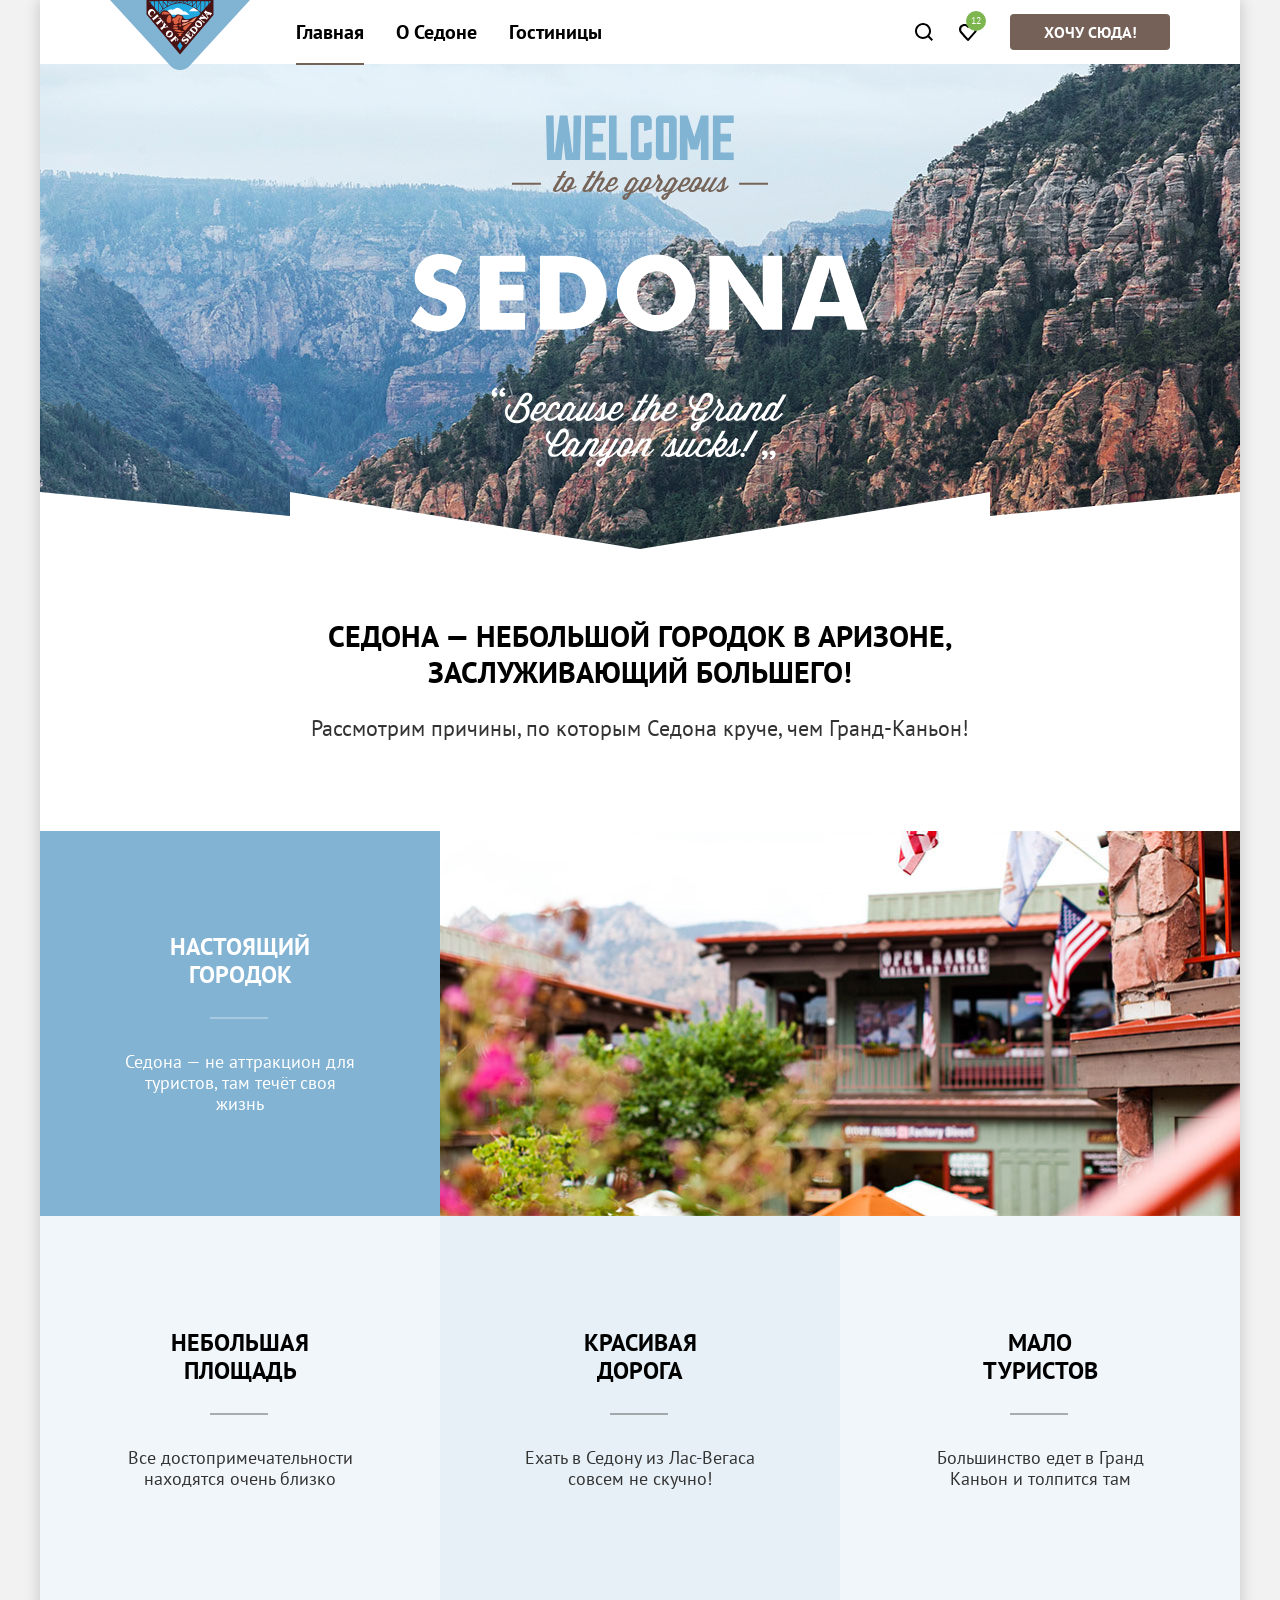
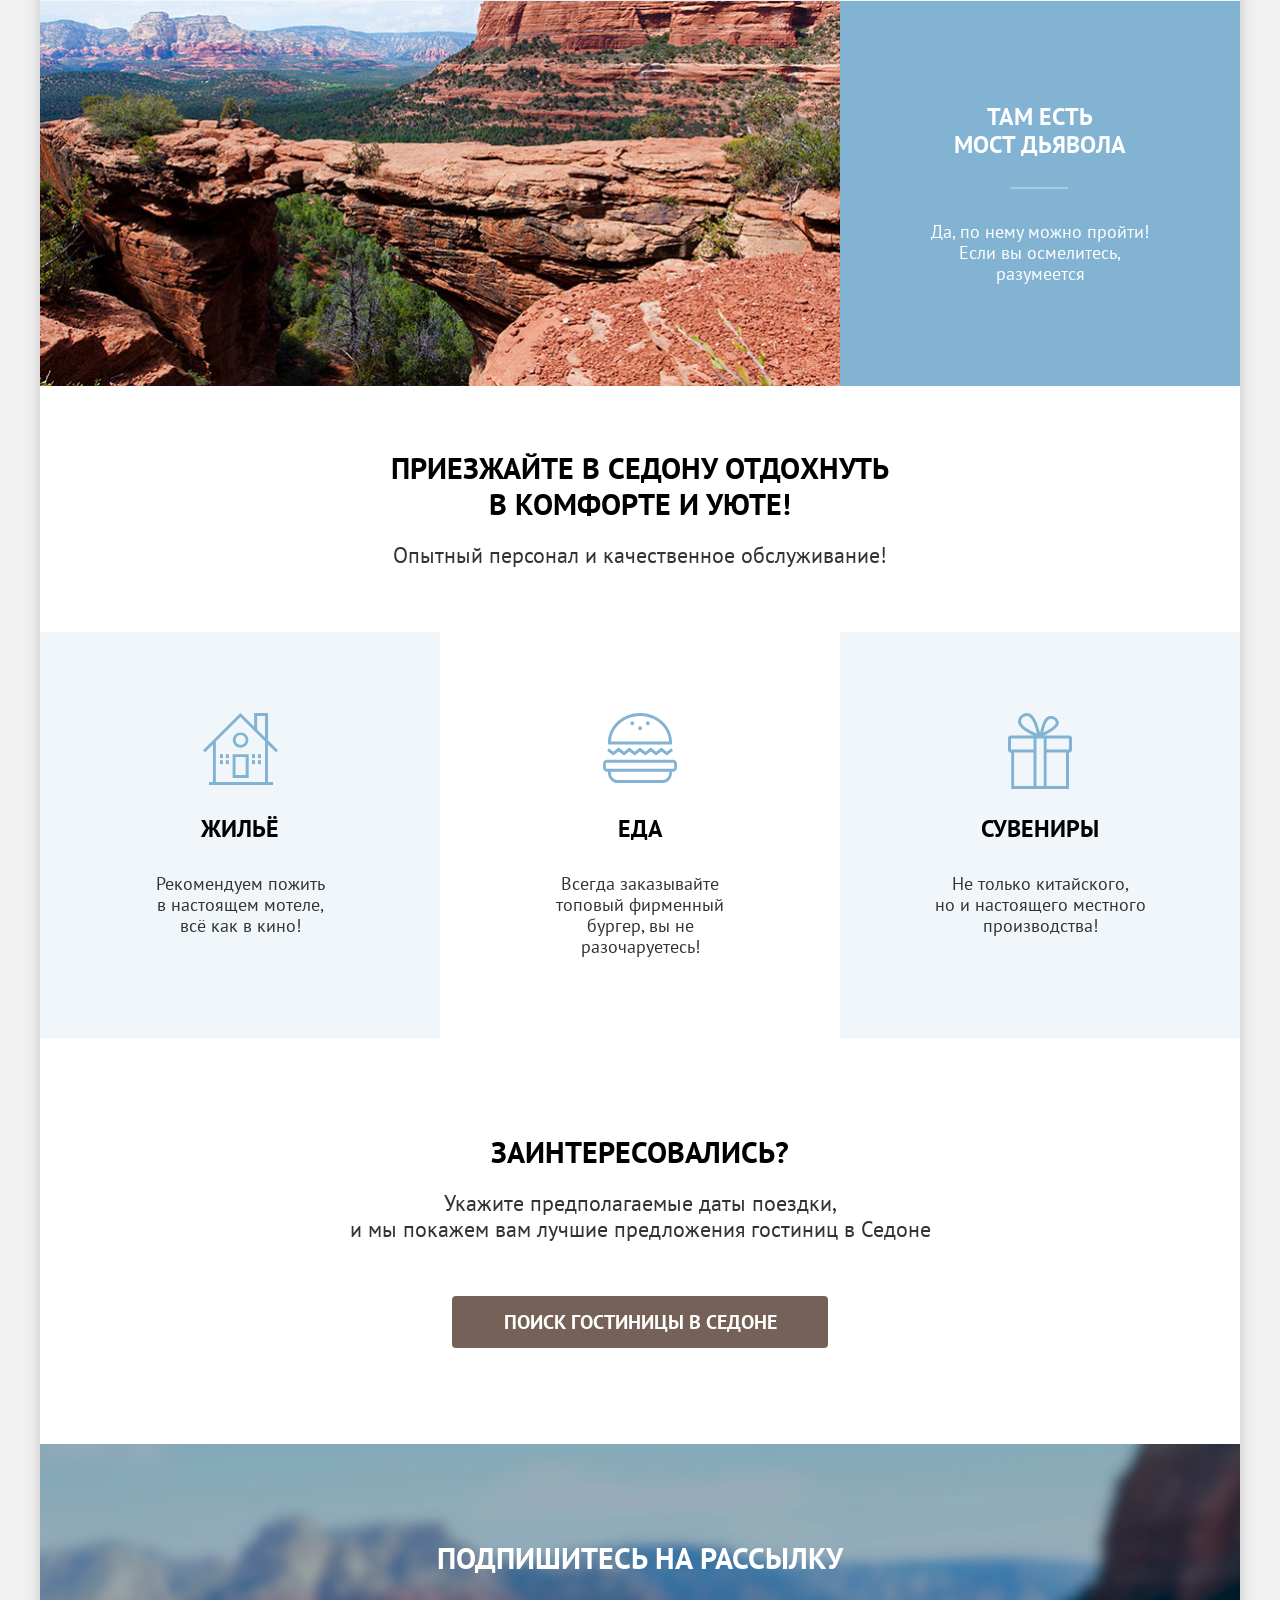
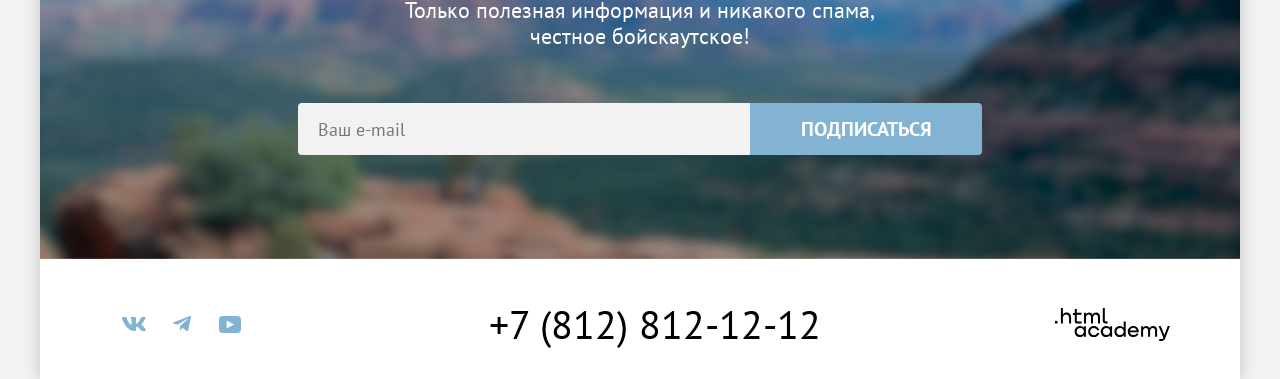
==== commit 2f89644b: "fix based on checking result" ====
--- a/index.html
+++ b/index.html
@@ -6,7 +6,7 @@
 
     <meta charset="utf-8">
     <title>HTML Academy: Седона</title>
-    <link rel="shortcut icon" href="./favicon.png" type="image/x-icon">
+    <link rel="shortcut icon" href="./favicon.ico" sizes="32x32" type="image/x-icon">
     <link rel="stylesheet" href="./styles/styles.css">
 
   </head>
@@ -145,7 +145,7 @@
                   Небольшая площадь
                 </h3>
 
-                <p class="text text__small">
+                <p class="text text__small text__secondary">
                   Все достопримечательности находятся очень близко
                 </p>
 
@@ -161,7 +161,7 @@
                   Красивая дорога
                 </h3>
 
-                <p class="text text__small">
+                <p class="text text__small text__secondary">
                   Ехать в Седону из Лас-Вегаса совсем не скучно!
                 </p>
 
@@ -177,7 +177,7 @@
                   Мало туристов
                 </h3>
 
-                <p class="text text__small">
+                <p class="text text__small text__secondary">
                   Большинство едет в Гранд Каньон и толпится там
                 </p>
 
@@ -209,7 +209,7 @@
 
         </section>
 
-        <section class="service">
+        <section class="service" data-test="service">
 
           <header class="service-header">
 
@@ -310,7 +310,7 @@
               required>
 
             <button class="button button__big-text button__secondary
-              button__subscribe" type="button">
+              button__subscribe" type="submit">
               Подписаться
             </button>
 
@@ -358,6 +358,7 @@
 
         <a class="logo logo__html-academy"
           href="https://htmlacademy.ru/intensive/htmlcss">
+          <span class="visually-hidden">Ссылка на курс HtmlAcademy</span>
         </a>
 
       </footer>
@@ -414,7 +415,7 @@
 
               <div class="person-count person-count__adults">
 
-                <p class="title title__smaller">
+                <p class="title title__smaller person-definition">
                   Взрослые:
                 </p>
 
@@ -447,21 +448,23 @@
 
                 <div class="text-children-wrapper">
 
-                  <p class="title title__smaller">
+                  <p class="title title__smaller person-definition">
                     Дети:
                   </p>
 
                   <button class="button-info" type="button">
+
                     <span class="visually-hidden">
                       Подсказка о количестве детей
                     </span>
-                  </button>
-
-                  <p class="text text__on-bg text__tooltip">
+
+                    <span class="text text__on-bg text__tooltip">
                     Укажите количество детей, которые будут с вами,
                     возраст которых от 6 до 18 лет. Дети до 6 лет
                     размещаются бесплатно.
-                  </p>
+                  </span>
+
+                  </button>
 
                 </div>
 
@@ -493,7 +496,7 @@
             </div>
 
             <button class="button button__secondary button__search-modal"
-              type="button">
+              type="submit">
               Найти
             </button>
 
--- a/styles/styles.css
+++ b/styles/styles.css
@@ -2,24 +2,24 @@
   /* задание цветовой палитры по стайлгайду */
   --text-primary: #000000;
   --text-secondary: #333333;
-  --text-on-bg: #FFFFFF;
+  --text-on-bg: #ffffff;
   --text-on-bg-hover: rgba(255, 255, 255, 60%);
   --text-on-bg-active: rgba(255, 255, 255, 30%);
-  --text-error: #FF5757;
+  --text-error: #ff5757;
   --text-hover:#756157;
   --text-active: rgba(117, 97, 87, 30%);
 
   --button-primary: #756157;
-  --button-secondary: #82B3D3;
-  --button-selected: #7DB54F;
+  --button-secondary: #82b3d3;
+  --button-selected: #7db54f;
   --button-primary-hover: #615048;
-  --button-secondary-hover: #68A2CA;
-  --button-selected-hover: #6C9E42;
+  --button-secondary-hover: #68a2ca;
+  --button-selected-hover: #6c9e42;
   --button-active-text: rgba(255, 255, 255, 30%);
-  --button-disabled:#E5E5E5;
-
-  --bg-basic: #FFFFFF;
-  --bg-main: #82B3D3;
+  --button-disabled:#e5e5e5;
+
+  --bg-basic: #ffffff;
+  --bg-main: #82b3d3;
   --bg-secondary-1: rgba(131, 179, 211, 12%);
   --bg-secondary-2: rgba(131, 179, 211, 20%);
   --bg-range: rgba(255, 255, 255, 30%);
@@ -28,16 +28,16 @@
   --bg-dark: #333333;
 
   --icon-basic: #000000;
-  --icon-secondary: #83B3D3;
-  --icon-secondary-hover: #68A2CA;
+  --icon-secondary: #83b3d3;
+  --icon-secondary-hover: #68a2ca;
   --icon-secondary-active: rgba(104, 162, 202, 30%);
-  --icon-text: #7DB54F;
+  --icon-text: #7db54f;
   --icon-hover: #756157;
   --icon-active: rgba(117, 97, 87, 30%);
 
-  --form-inputs: #3F5E72;
-  --form-elements-1: #E5E5E5;
-  --form-elements-2: #F2F2F2;
+  --form-inputs: #3f5e72;
+  --form-elements-1: #e5e5e5;
+  --form-elements-2: #f2f2f2;
 }
 
 /* подключение шрифтов */
@@ -58,7 +58,9 @@
 }
 
 /* базовые стили */
-*, *::after, *::before {
+*,
+*::after,
+*::before {
   box-sizing: border-box;
 }
 
@@ -67,10 +69,10 @@
 }
 
 body {
-  font-family: "PT Sans";
+  font-family: "PT Sans", sans-serif;
   font-style: normal;
   height: 100%;
-  background-color: #f2f2f2;
+  background-color: var(--form-elements-2);
   margin: 0;
 }
 
@@ -78,7 +80,7 @@
   display: flex;
   flex-direction: column;
   width: 1200px;
-  height: 100%;
+  min-height: 100%;
   margin: 0 auto;
   background-color: var(--bg-basic);
   box-shadow: 0 0 15px rgba(0, 0, 0, 0.2);
@@ -210,7 +212,7 @@
 }
 
 .button__secondary:focus-visible {
-  background-color: var(--button-secondary);
+  background-color: var(--button-secondary-hover);
 }
 
 .button__selected {
@@ -410,10 +412,10 @@
 /* секция hero */
 .hero {
   padding: 51px 0 82px;
-  background-color: var(--bg-main);
+  background-color: var(--bg-dark);
   background-image: url("../images/decorative/devider.svg"),
     url("../images/hero-background.jpg");
-    background-position: bottom center;
+  background-position: bottom center;
   background-repeat: no-repeat;
   background-size: 100%;
 }
@@ -463,7 +465,7 @@
 }
 
 .advantages-item-text {
-  margin: 0 85px;
+  margin: 0 84px;
   padding: 20px 0;
 }
 
@@ -535,7 +537,7 @@
   background-position: center 81px;
 }
 
-.service-item:nth-of-type(2n+1) {
+.service-item:nth-of-type(2n + 1) {
   background-color: var(--bg-secondary-1);
 }
 
@@ -581,10 +583,10 @@
 }
 
 .subscribe__main {
-  background-color: var(--text-secondary);
+  background-color: var(--bg-dark);
   background-image: url("../images/subscribe.jpg");
   background-repeat: no-repeat;
-  background-size: contain;
+  background-size: cover;
 }
 
 .subscribe-title {
@@ -637,6 +639,7 @@
   border: none;
   border-radius: 50%;
   right: 52px;
+  background-color: var(--form-elements-2);
 }
 
 .close-modal::after {
@@ -728,19 +731,23 @@
   grid-column: 1/-1;
   display: flex;
   flex-wrap: wrap;
-  justify-content: space-between;
   margin-bottom: 48px;
 }
 
 .person-count {
   display: flex;
+  gap: 5px;
   align-items: center;
-  justify-content: space-between;
+}
+
+.person-definition {
+  max-width: 137px;
+  margin-right: auto;
 }
 
 .person-count__adults {
   min-width: 247px;
-  margin-right: 10px;
+  margin-right: auto;
 }
 
 .person-count__children {
@@ -750,6 +757,8 @@
 .text-children-wrapper {
   display: flex;
   gap: 10px;
+  margin-right: auto;
+  align-items: center;
   position: relative;
 }
 
@@ -762,6 +771,7 @@
   border-radius: 50%;
   background-color: var(--icon-secondary);
   position: relative;
+  flex-shrink: 0;
 }
 
 .button-info::after {
@@ -787,7 +797,7 @@
   border-radius: 10px;
   background-color: var(--bg-dark);
   top: 40px;
-  left: -56px;
+  right: -115px;
 }
 
 .text__tooltip::after {
@@ -803,7 +813,9 @@
   left: calc(50% - 10px);
 }
 
-.button-info:not(:disabled):hover + .text__tooltip {
+.button-info:not(:disabled):hover > .text__tooltip,
+.button-info:not(:disabled):focus-visible > .text__tooltip
+ {
   display: block;
 }
 
@@ -823,6 +835,7 @@
   border: none;
   border-radius: 4px;
   position: relative;
+  background-color: transparent;
 }
 
 .button-count::after {
@@ -854,7 +867,8 @@
 }
 
 .button-count:active::after {
-  background-color: var(--text-active);
+  background-color: var(--text-primary);
+  opacity: 30%;
 }
 
 .input__count {
@@ -874,6 +888,8 @@
 .button__search-modal {
   grid-column: 1/-1;
   height: 60px;
+  font-size: 20px;
+  line-height: 24px;
 }
 
 /* страница catalog.html */
@@ -881,8 +897,10 @@
 .catalog-section-header {
   min-height: 412px;
   padding: 35px 70px 70px;
+  background-color: var(--bg-dark);
   background-image: url("../images/cataloge-filter.jpg");
-  background-color: var(--bg-main);
+  background-repeat: no-repeat;
+  background-size: cover;
 }
 
 .catalog-section-title {
@@ -941,8 +959,8 @@
 .breadcrubs-link__home::after {
   content: "";
   display: block;
-  min-width: 13px;
-  min-height: 15px;
+  min-width: 17px;
+  min-height: 21px;
   mask-image: url("../images/icons/home.svg");
   mask-repeat: no-repeat;
   mask-position: center;
@@ -960,6 +978,17 @@
 .catalog-filter-form {
   display: flex;
   flex-wrap: wrap;
+}
+
+.filter-wrapper {
+  display: flex;
+  flex-wrap: wrap;
+  gap: 70px;
+  margin-right: auto;
+}
+
+.price-with-button-wrapper {
+  display: flex;
   gap: 70px;
 }
 
@@ -973,11 +1002,12 @@
 .form-group-legend {
   margin-bottom: 32px;
   padding: 0;
+  max-width: 215px;
 }
 
 .label__form {
   display: block;
-  max-width: 250px;
+  max-width: 215px;
   padding-left: 32px;
   font-size: 18px;
   line-height: 23px;
@@ -1013,7 +1043,7 @@
   background-position: center;
 }
 
-.checkbox-label:has(> .checkbox:hover) {
+.checkbox-label:has( > .checkbox:not(:disabled):hover) {
   opacity: 60%;
 }
 
@@ -1025,7 +1055,11 @@
   outline: 3px solid var(--icon-secondary);
 }
 
-.checkbox-label:has(> .checkbox:active) {
+.checkbox-label:has( > .checkbox:not(:disabled):active) {
+  opacity: 30%;
+}
+
+.checkbox-label:has( > .checkbox:disabled) {
   opacity: 30%;
 }
 
@@ -1054,7 +1088,7 @@
   background-position: center;
 }
 
-.radio-label:has(> .radio-button:hover) {
+.radio-label:has( > .radio-button:not(:disabled):hover) {
   opacity: 60%;
 }
 
@@ -1066,7 +1100,11 @@
   outline: 3px solid var(--icon-secondary);
 }
 
-.radio-label:has(> .radio-button:active) {
+.radio-label:has( > .radio-button:not(:disabled):active) {
+  opacity: 30%;
+}
+
+.radio-label:has( > .radio-button:disabled) {
   opacity: 30%;
 }
 
@@ -1104,7 +1142,7 @@
   appearance: none;
 }
 
-.label-price:nth-of-type(2n+1) .input-price{
+.label-price:nth-of-type(2n + 1) .input-price{
   border-radius: 4px 0 0 4px;
 }
 
@@ -1146,7 +1184,7 @@
 }
 
 .range-toogle:not(:disabled):hover {
-  cursor: move;
+  cursor: pointer;
   box-shadow: 0px 4px 10px 0px rgba(0, 0, 0, 0.25);
 }
 
@@ -1180,20 +1218,28 @@
 
 .catalog-header {
   display: flex;
+  justify-content: space-between;
+  min-height: 49px;
+  margin-bottom: 40px;
+}
+
+.catalog-filter-wrapper {
+  display: flex;
   gap: 70px;
-  min-height: 49px;
-  align-items:center;
-  margin-bottom: 40px;
+
 }
 
 .catalog-header-title {
   margin-right: auto;
-}
+  max-width: 530px;
+  padding-top: 7px;
+}
+
 
 .catalog-select {
   width: 292px;
   height: 49px;
-  padding: 11px 18px;
+  padding: 11px 37px 11px 18px;
   appearance: none;
   border: 2px solid var(--form-elements-1);
   border-radius: 4px;
@@ -1223,6 +1269,7 @@
   display: flex;
   flex-wrap: wrap;
   gap: 8px;
+  max-width: 216px;
   margin: 0;
   padding: 0;
 }
@@ -1293,15 +1340,15 @@
   text-decoration: none;
 }
 
-.card-link>.title:hover {
+.card-link > .title:hover {
   color: var(--text-hover);
 }
 
-.card-link>.title:focus-visible {
+.card-link > .title:focus-visible {
   color: var(--text-hover);
 }
 
-.card-link>.title:active {
+.card-link > .title:active {
   color: var(--text-active);
 }
 
@@ -1391,15 +1438,15 @@
   border-radius: 4px;
 }
 
-.pagination-link:hover {
+.pagination-link:not(.pagination-link-current):hover {
   background-color: var(--button-secondary-hover);
 }
 
-.pagination-link:focus-visible {
+.pagination-link:not(.pagination-link-current):focus-visible {
   background-color: var(--button-secondary-hover);
 }
 
-.pagination-link:active {
+.pagination-link:not(.pagination-link-current):active {
   color: var(--button-active-text);
 }
 
